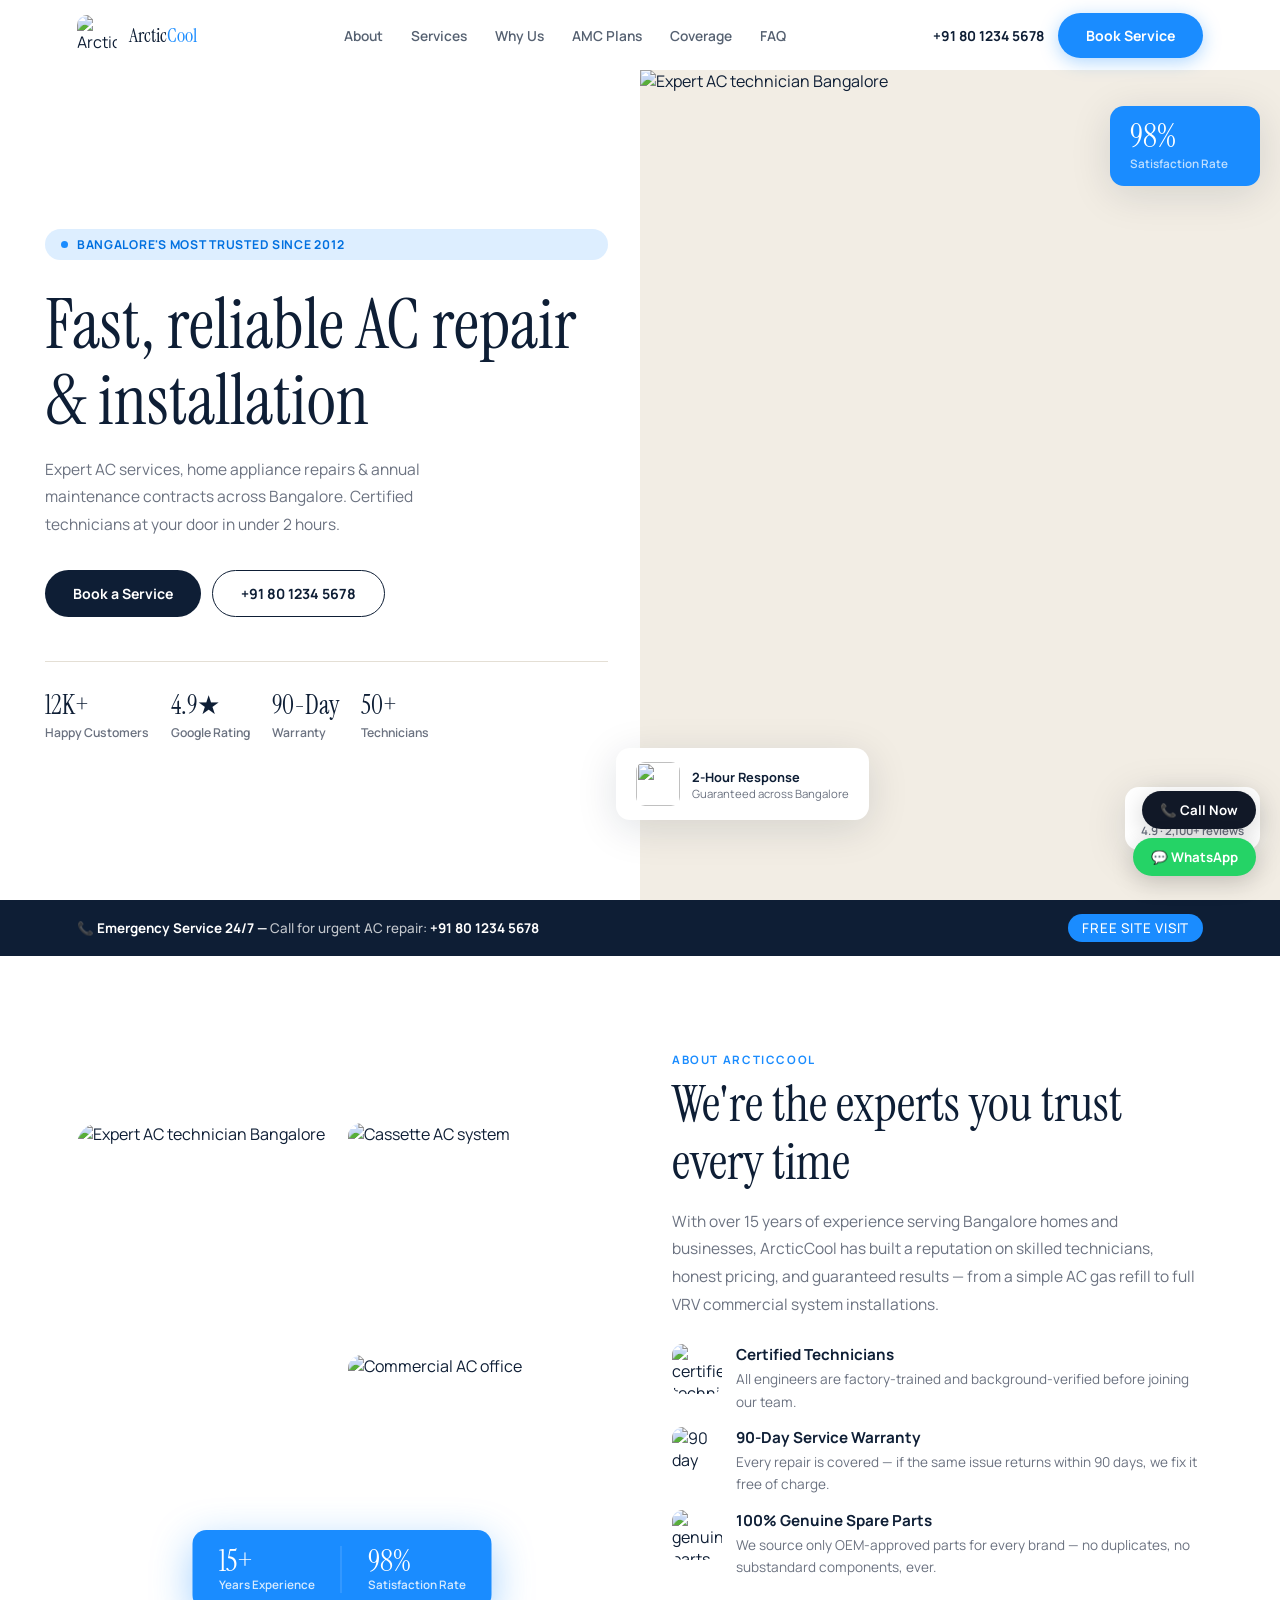
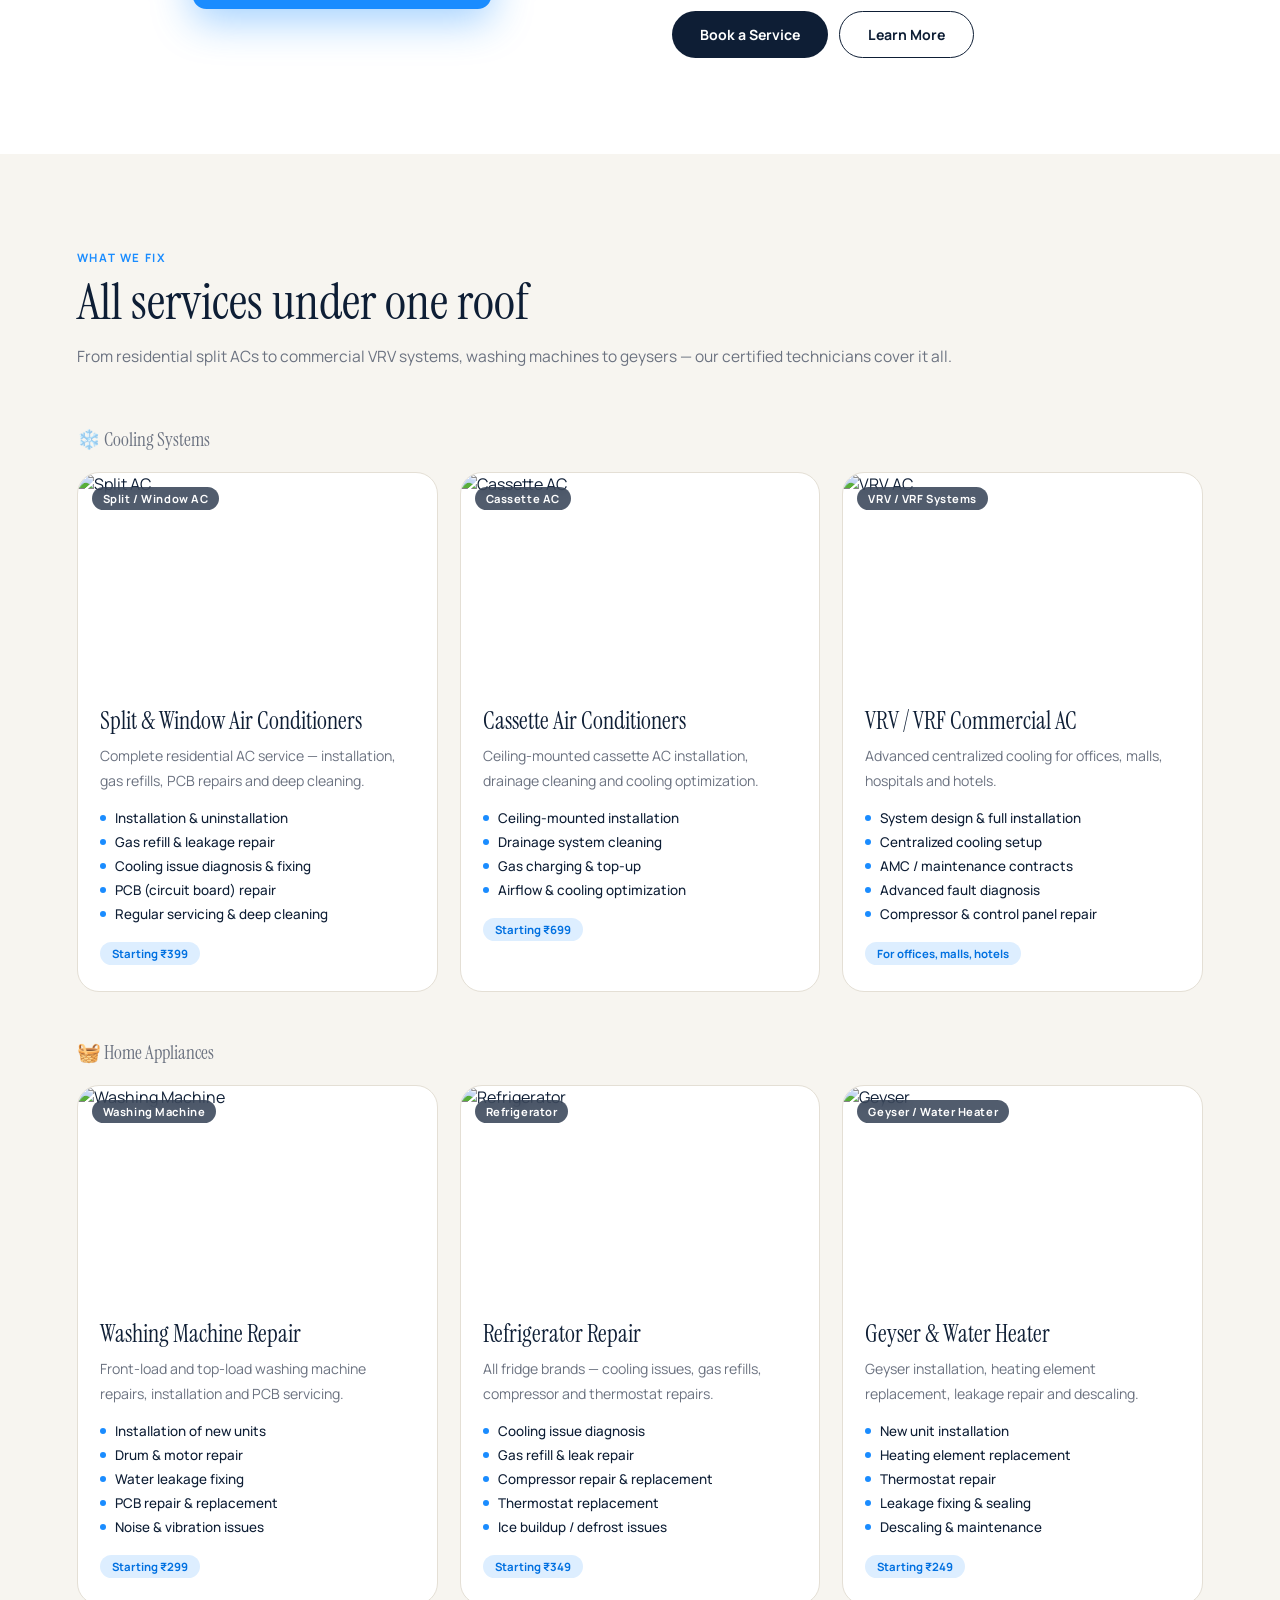
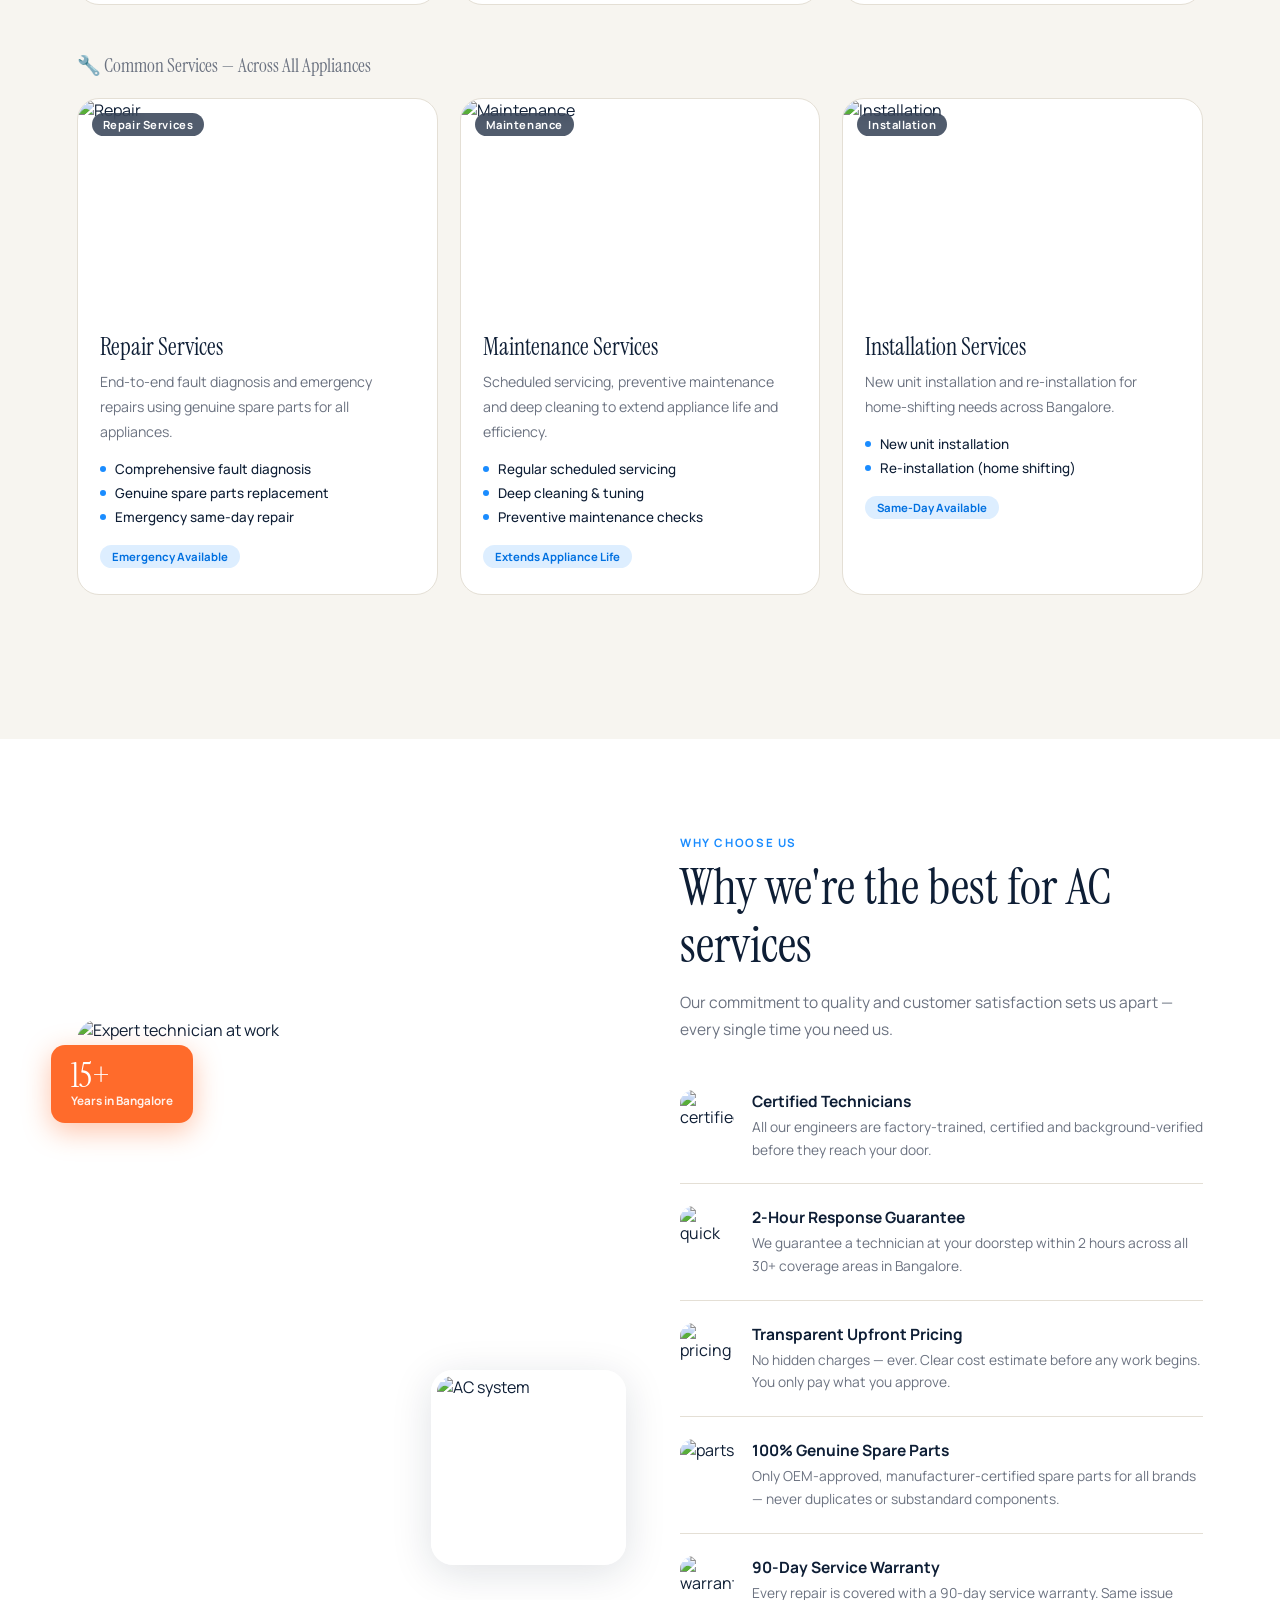
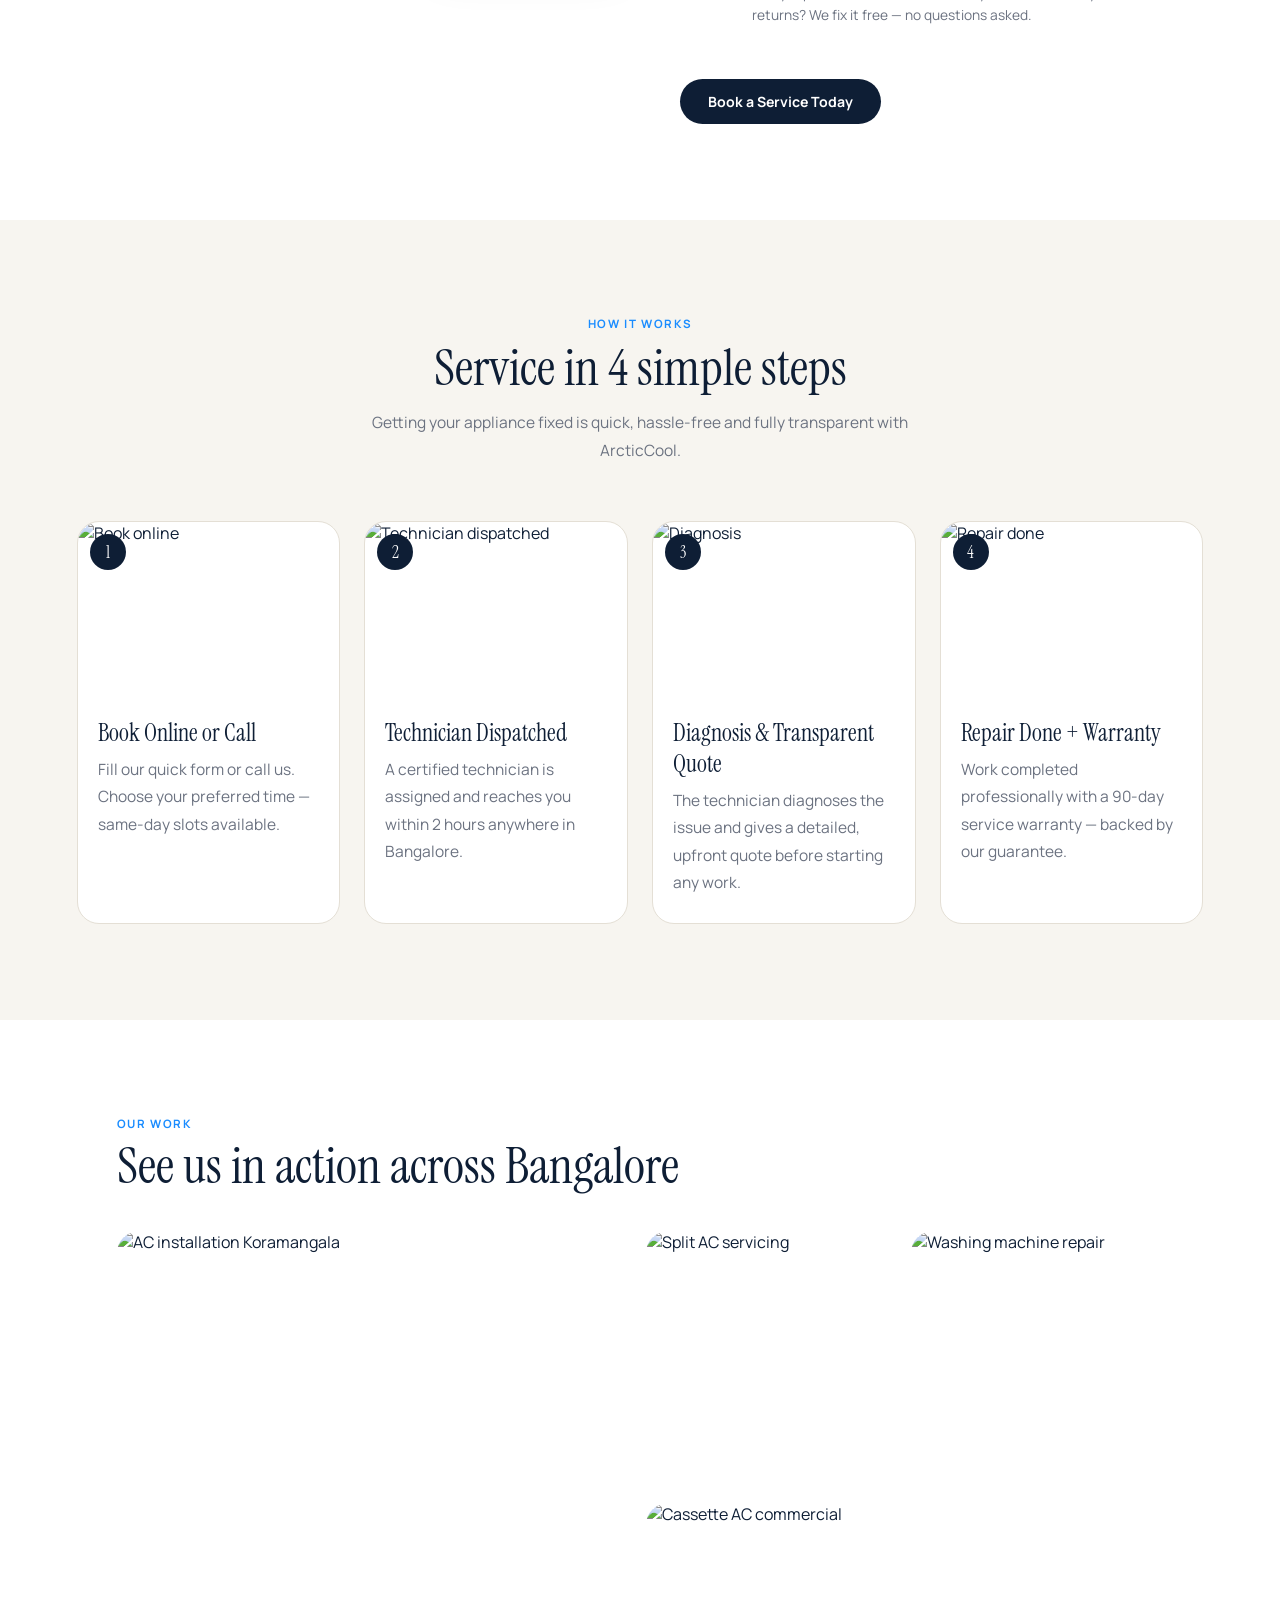
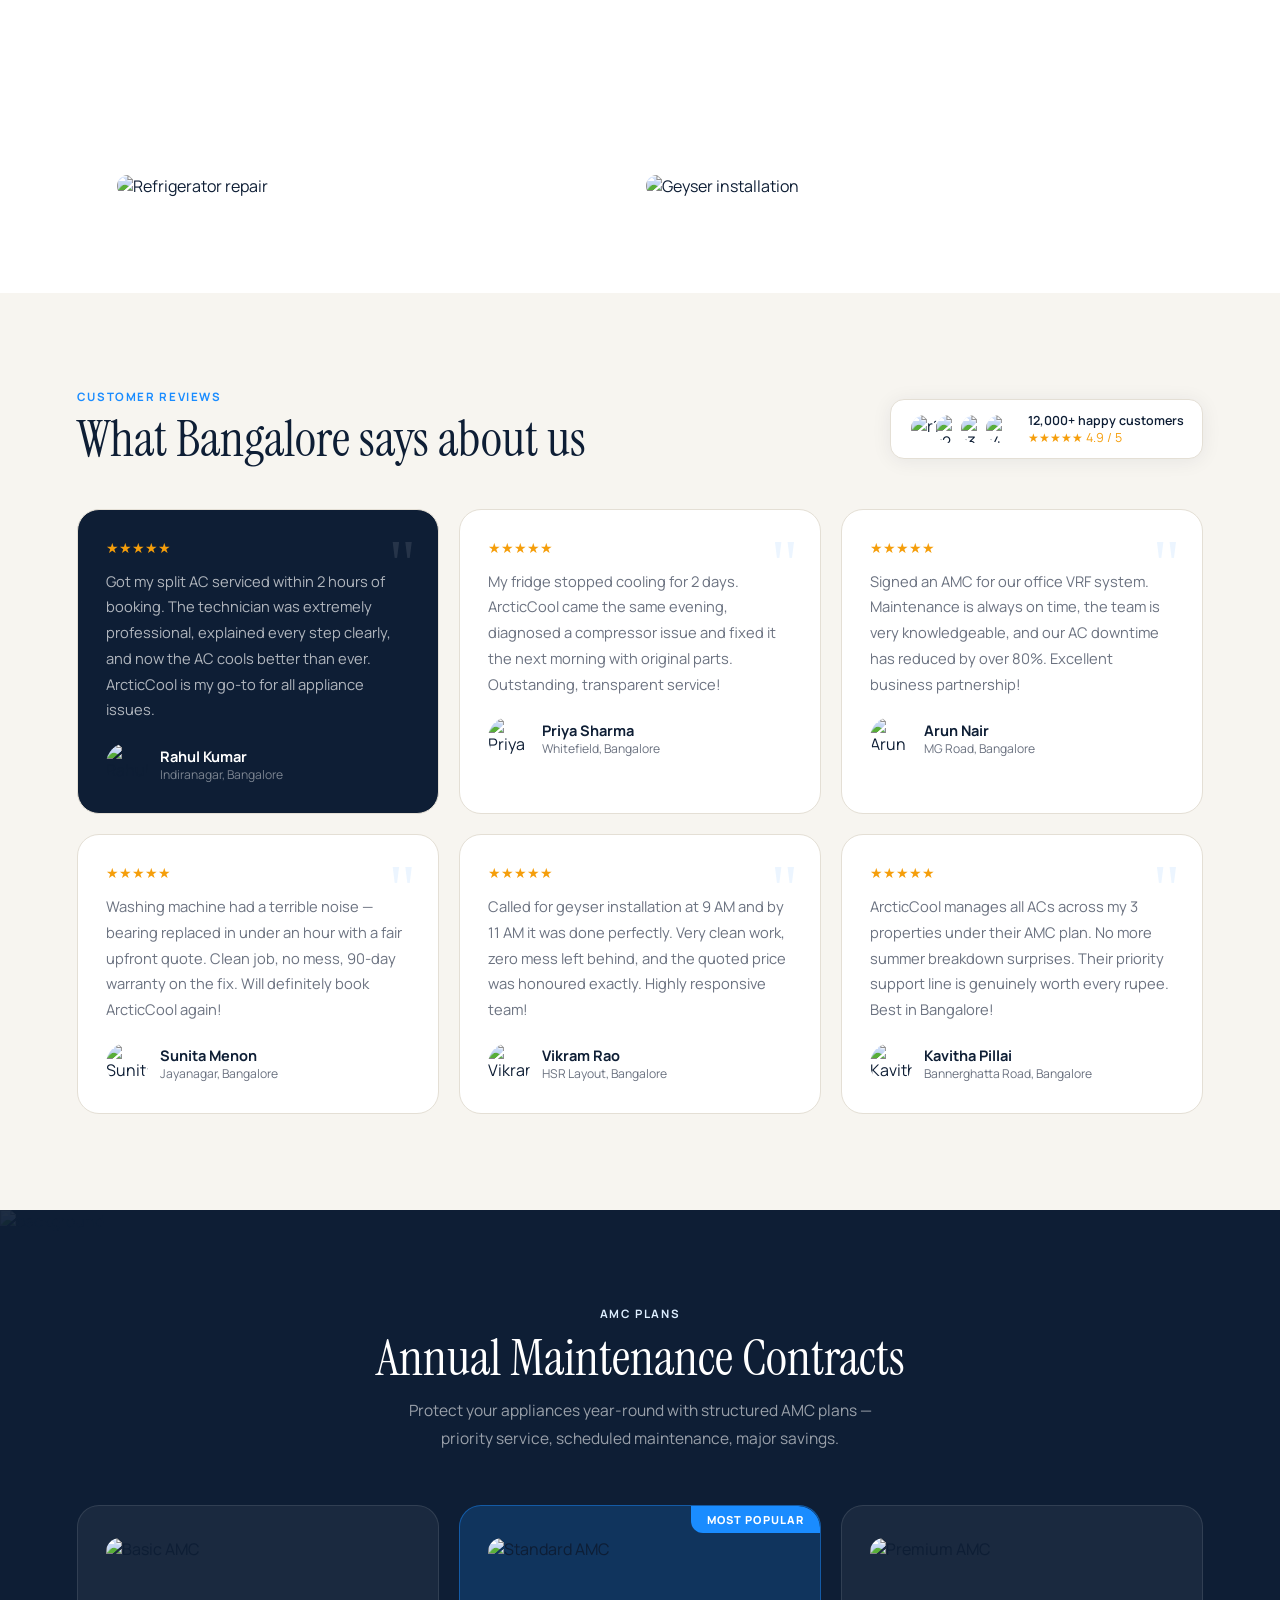
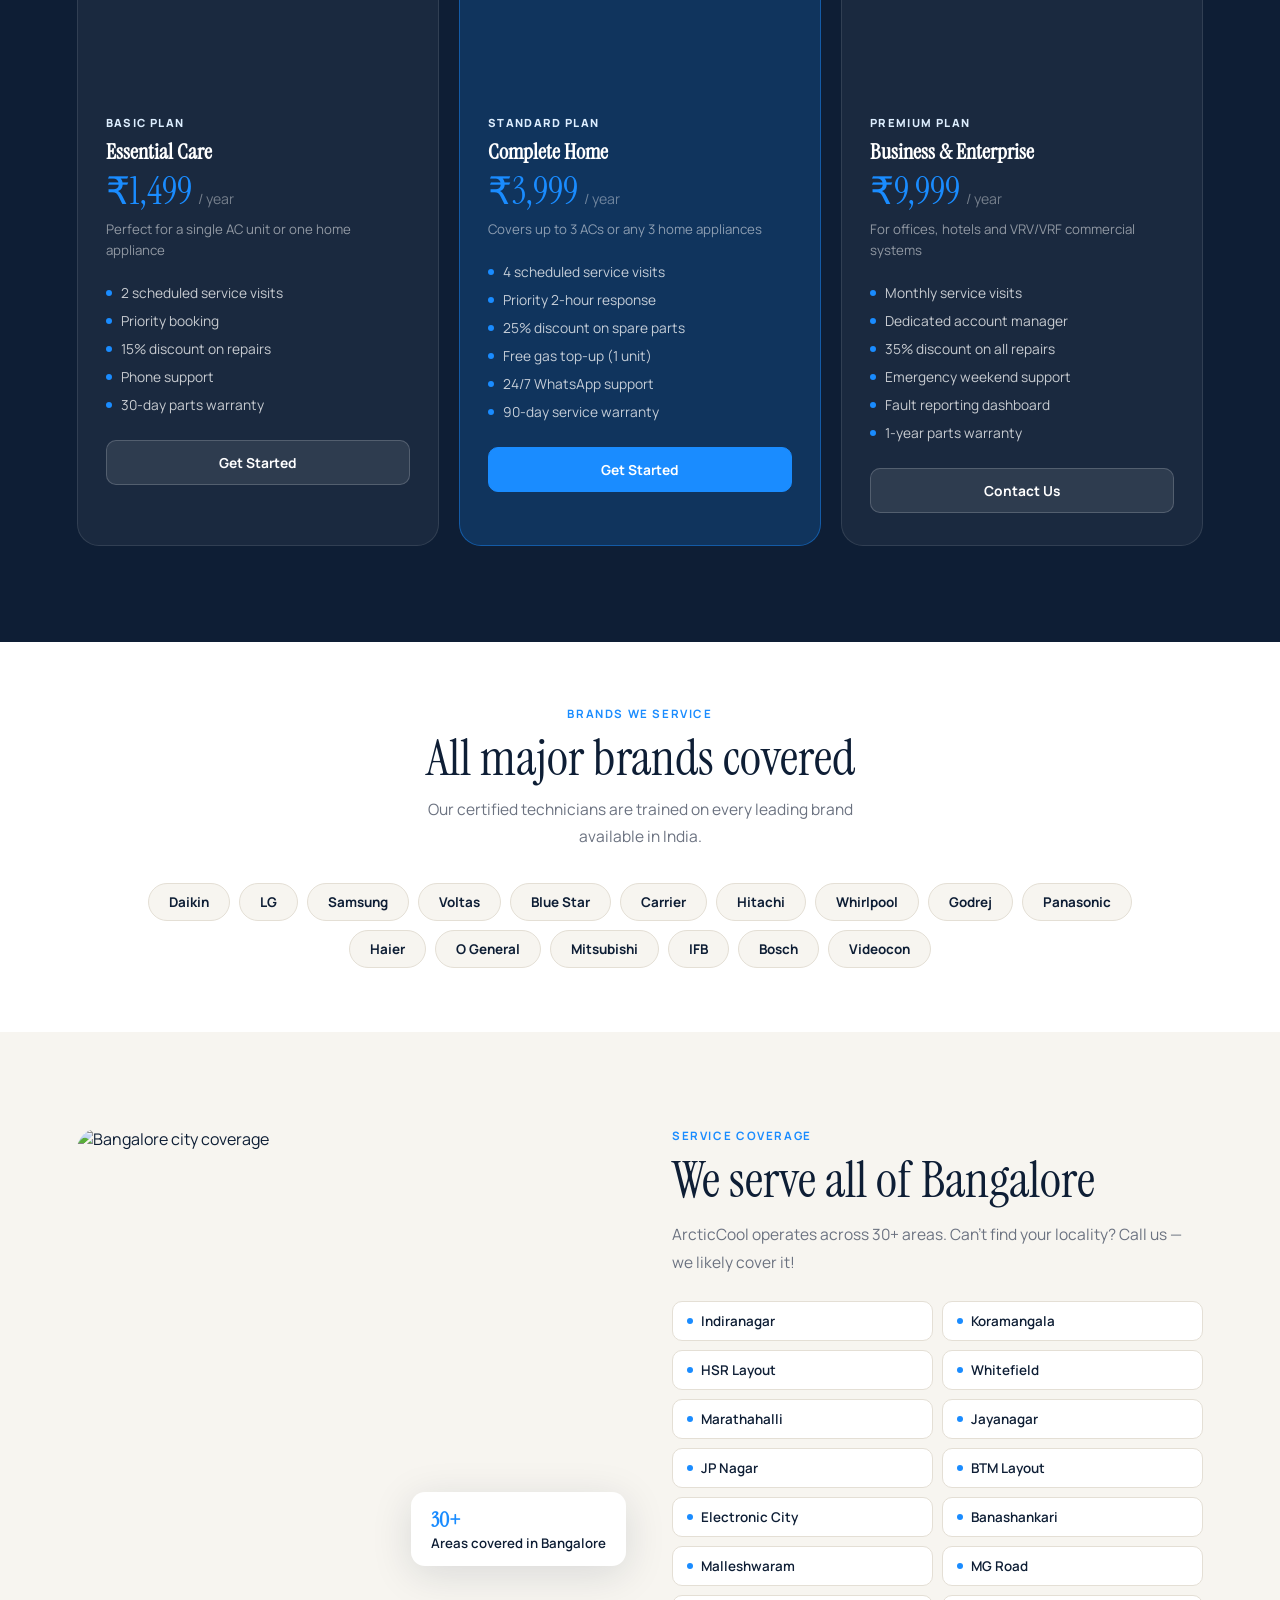
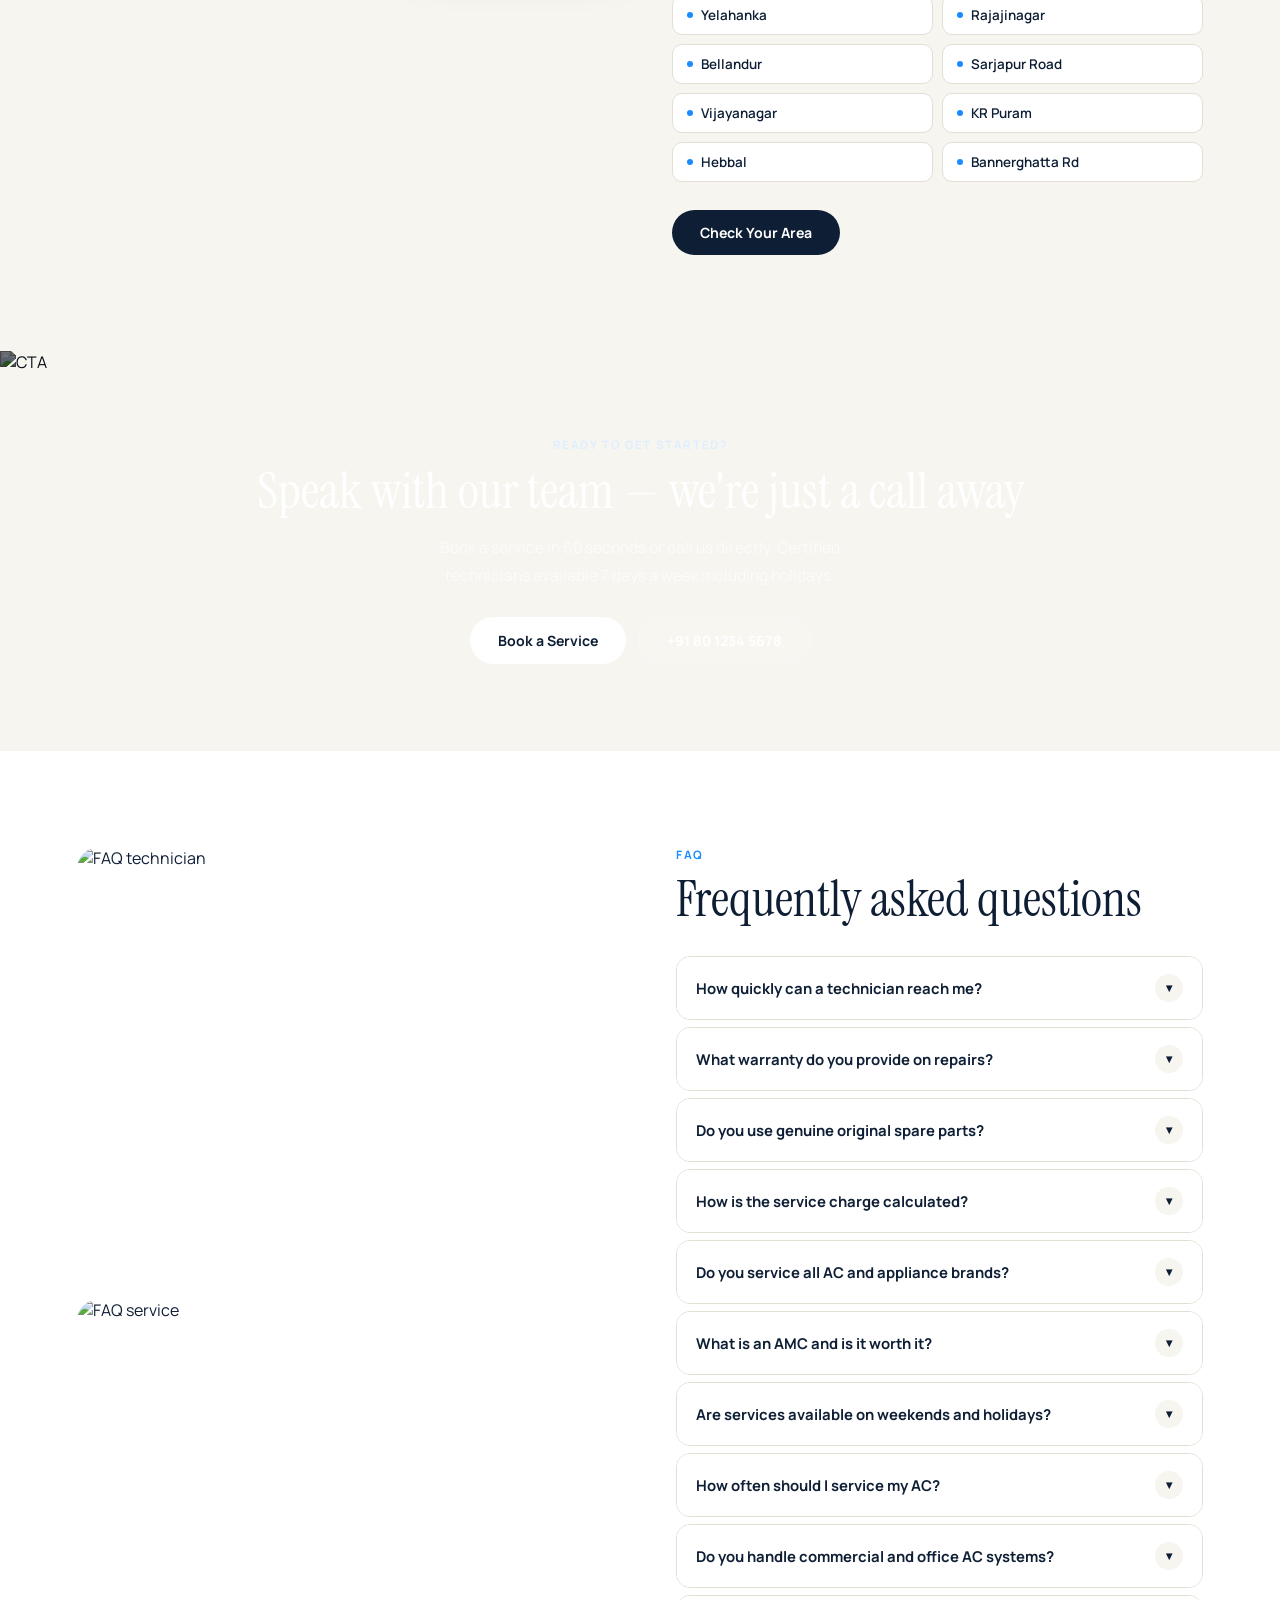
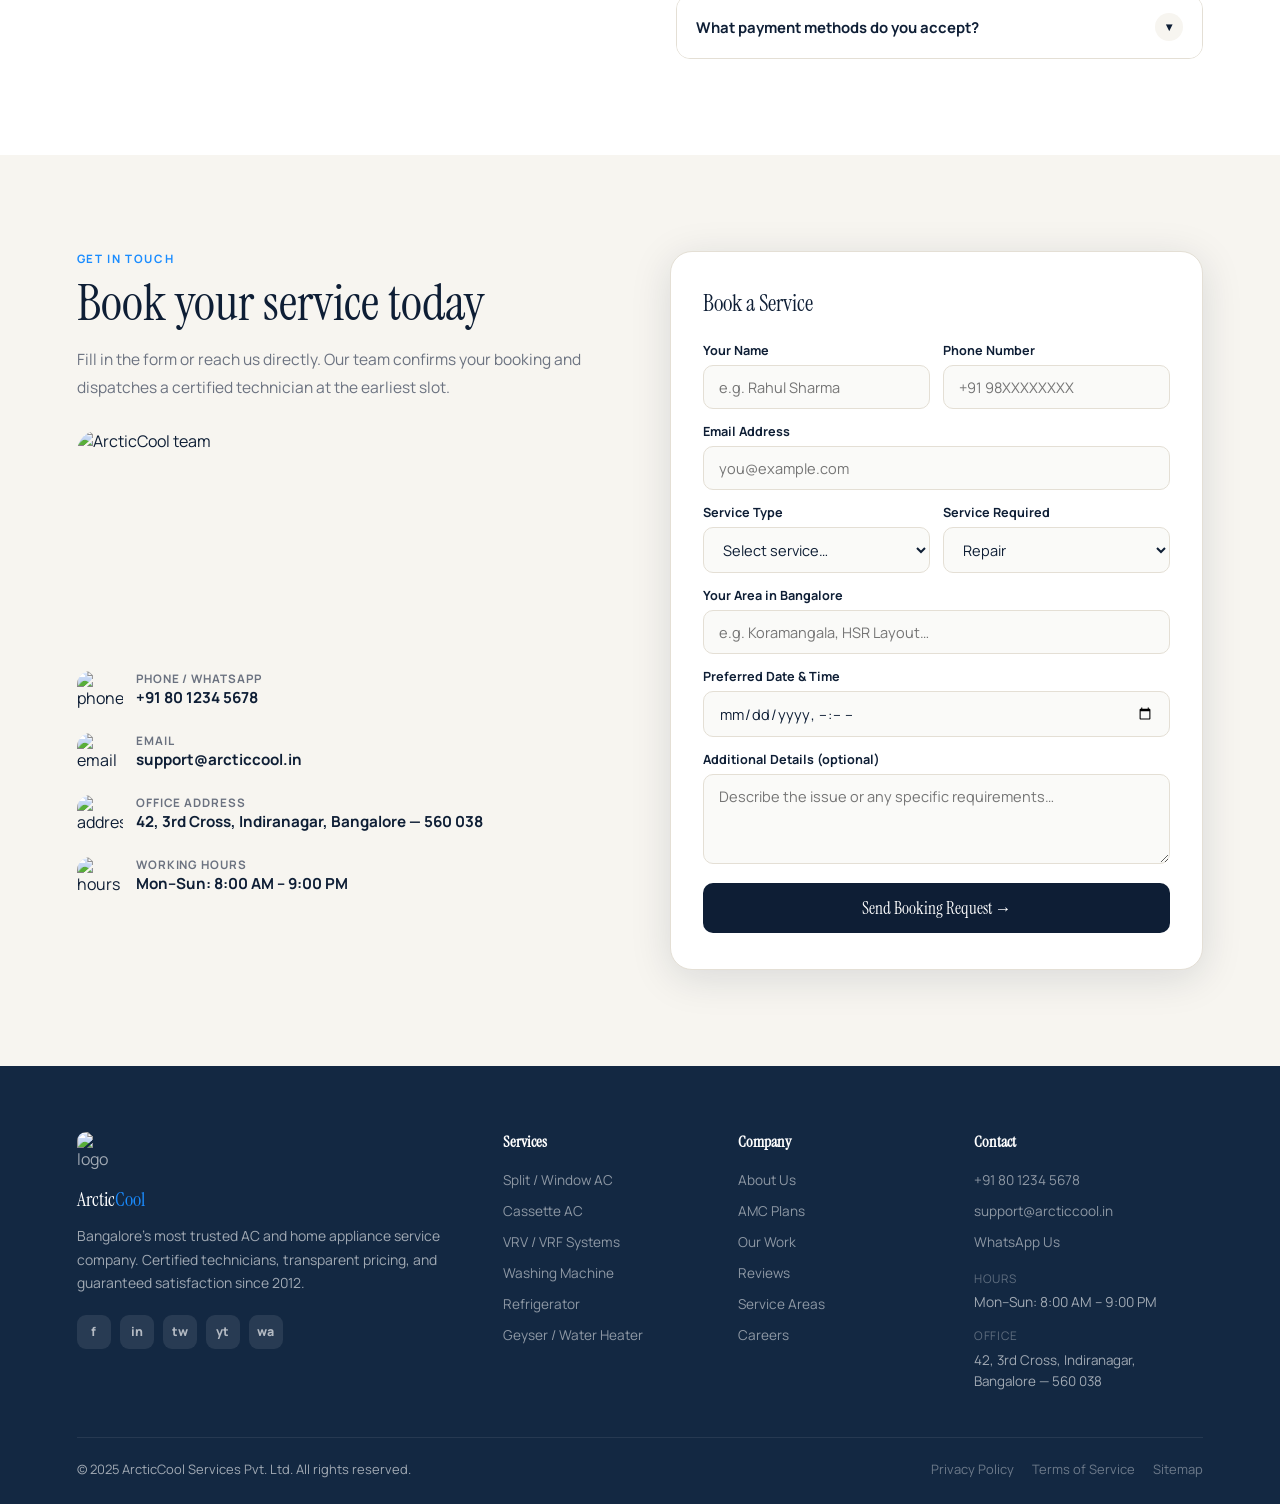
==== test.html @ d21f6bc7 "first commit" ====
<!DOCTYPE html>
<html lang="en">
<head>
<meta charset="UTF-8">
<meta name="viewport" content="width=device-width, initial-scale=1.0">
<title>ArcticCool – AC & Appliance Services Bangalore</title>
<link href="https://fonts.googleapis.com/css2?family=Instrument+Serif:ital@0;1&family=Manrope:wght@300;400;500;600;700;800&display=swap" rel="stylesheet">
<style>
*,*::before,*::after{box-sizing:border-box;margin:0;padding:0}
html{scroll-behavior:smooth}
:root{
  --bg:#f7f5f0;--white:#fff;--navy:#0e1e35;--navy2:#132842;
  --sky:#1a8cff;--sky2:#0070e0;--frost:#ddeeff;--warm:#f2ede4;
  --muted:#6b7280;--border:#e4dfd5;--accent:#ff6b2b;--green:#16a34a;
  --r:14px;--r2:22px;
  --sh:0 2px 20px rgba(14,30,53,.07);
  --sh2:0 8px 40px rgba(14,30,53,.13);
  --sh3:0 20px 64px rgba(14,30,53,.18);
  --fh:'Instrument Serif',Georgia,serif;
  --fb:'Manrope',sans-serif;
}
body{font-family:var(--fb);background:var(--bg);color:var(--navy);overflow-x:hidden}
img{display:block;max-width:100%}
a{text-decoration:none;color:inherit}
button{font-family:var(--fb);cursor:pointer;border:none;background:none}

/* TYPOGRAPHY */
.lbl{font-size:.72rem;font-weight:700;letter-spacing:.14em;text-transform:uppercase;color:var(--sky)}
.h1{font-family:var(--fh);font-size:clamp(2.6rem,5.5vw,4.8rem);line-height:1.08;font-weight:400;color:var(--navy)}
.h2{font-family:var(--fh);font-size:clamp(2rem,4vw,3.2rem);line-height:1.14;font-weight:400;color:var(--navy)}
.h3{font-family:var(--fh);font-size:clamp(1.2rem,2vw,1.5rem);font-weight:400;color:var(--navy)}
.body{font-size:.97rem;line-height:1.78;color:var(--muted)}
.small{font-size:.83rem;color:var(--muted)}

/* BUTTONS */
.btn{display:inline-flex;align-items:center;gap:9px;font-size:.88rem;font-weight:700;border-radius:50px;padding:13px 28px;transition:.22s;cursor:pointer;border:none}
.btn-dark{background:var(--navy);color:#fff}
.btn-dark:hover{background:#1a3055;transform:translateY(-2px);box-shadow:0 8px 28px rgba(14,30,53,.28)}
.btn-sky{background:var(--sky);color:#fff;box-shadow:0 4px 18px rgba(26,140,255,.35)}
.btn-sky:hover{background:var(--sky2);transform:translateY(-2px);box-shadow:0 10px 30px rgba(26,140,255,.45)}
.btn-outline{background:transparent;color:var(--navy);border:1.5px solid var(--navy)}
.btn-outline:hover{background:var(--navy);color:#fff;transform:translateY(-2px)}
.btn-white{background:#fff;color:var(--navy)}
.btn-white:hover{background:#f0f4fa;transform:translateY(-2px)}
.btn-ghost{background:rgba(255,255,255,.12);color:#fff;border:1px solid rgba(255,255,255,.25)}
.btn-ghost:hover{background:rgba(255,255,255,.22)}

/* NAV */
nav{position:fixed;top:0;left:0;right:0;z-index:900;padding:0 6%;height:70px;display:flex;align-items:center;justify-content:space-between;transition:background .3s,box-shadow .3s}
nav.bg{background:rgba(247,245,240,.95);backdrop-filter:blur(16px);box-shadow:0 1px 0 var(--border)}
.nav-logo{display:flex;align-items:center;gap:12px}
.nav-logo img{width:40px;height:40px;border-radius:10px;object-fit:cover}
.nav-wordmark{font-family:var(--fh);font-size:1.25rem;color:var(--navy)}
.nav-wordmark span{color:var(--sky)}
.nav-links{display:flex;align-items:center;gap:28px;list-style:none}
.nav-links a{font-size:.86rem;font-weight:600;color:var(--navy);opacity:.7;transition:.2s}
.nav-links a:hover{opacity:1;color:var(--sky)}
.nav-right{display:flex;align-items:center;gap:14px}
.nav-phone{font-size:.86rem;font-weight:700;color:var(--navy)}
.hamburger{display:none;flex-direction:column;gap:5px;padding:6px;cursor:pointer}
.hamburger span{display:block;width:22px;height:2px;background:var(--navy);border-radius:2px;transition:.3s}
.mob-menu{display:none;position:fixed;top:70px;left:0;right:0;background:#fff;padding:22px 6%;border-bottom:1px solid var(--border);flex-direction:column;gap:14px;z-index:899;box-shadow:var(--sh2)}
.mob-menu.open{display:flex}
.mob-menu a{font-size:.97rem;font-weight:600;color:var(--navy);padding:8px 0;border-bottom:1px solid var(--border)}

/* HERO */
#hero{min-height:100vh;padding-top:70px;display:grid;grid-template-columns:1fr 1fr;background:var(--white);overflow:hidden}
.hero-l{padding:80px 5% 80px 7%;display:flex;flex-direction:column;justify-content:center}
.hero-pill{display:inline-flex;align-items:center;gap:9px;background:var(--frost);border-radius:50px;padding:7px 16px;margin-bottom:26px;font-size:.76rem;font-weight:700;color:var(--sky2);letter-spacing:.06em;text-transform:uppercase}
.hero-dot{width:7px;height:7px;border-radius:50%;background:var(--sky);animation:blink 2s infinite}
@keyframes blink{0%,100%{opacity:1}50%{opacity:.3}}
.hero-l .h1{margin-bottom:18px}
.hero-l .body{max-width:440px;margin-bottom:32px}
.hero-ctas{display:flex;flex-wrap:wrap;gap:11px;margin-bottom:44px}
.hero-strip{display:flex;flex-wrap:wrap;gap:22px;padding-top:26px;border-top:1px solid var(--border)}
.hs-item{display:flex;flex-direction:column;gap:2px}
.hs-num{font-family:var(--fh);font-size:1.65rem;color:var(--navy)}
.hs-lbl{font-size:.76rem;font-weight:600;color:var(--muted)}
.hero-r{height:100%;min-height:600px;position:relative;background:var(--warm)}
.hero-img-main{width:100%;height:100%;object-fit:cover;position:absolute;inset:0}
.hbc{position:absolute;background:#fff;border-radius:var(--r);box-shadow:var(--sh2);display:flex;align-items:center;gap:12px;padding:14px 20px}
.hbc-1{bottom:80px;left:-24px}
.hbc-2{top:36px;right:20px;background:var(--sky);color:#fff;flex-direction:column;align-items:flex-start;gap:4px;min-width:150px}
.hbc-img{width:44px;height:44px;border-radius:9px;object-fit:cover;flex-shrink:0}
.hbc-title{font-size:.8rem;font-weight:700;color:var(--navy)}
.hbc-sub{font-size:.71rem;color:var(--muted)}
.hbc-2 .hbc-num{font-family:var(--fh);font-size:2rem;line-height:1;color:#fff}
.hbc-2 .hbc-lbl{font-size:.73rem;font-weight:600;opacity:.85;color:rgba(255,255,255,.85)}
.hbc-rating{position:absolute;right:20px;bottom:50px;background:#fff;border-radius:var(--r);padding:12px 16px;box-shadow:var(--sh2);text-align:center}
.hbc-stars{color:#f59e0b;font-size:.95rem;letter-spacing:2px}
.hbc-rlbl{font-size:.72rem;font-weight:600;color:var(--muted);margin-top:3px}

/* ANNOUNCE */
.announce{background:var(--navy);color:rgba(255,255,255,.75);padding:14px 6%;display:flex;align-items:center;justify-content:space-between;flex-wrap:wrap;gap:12px}
.announce span{font-size:.84rem;font-weight:500}
.announce strong{color:#fff}
.ann-badge{background:var(--sky);color:#fff;font-size:.73rem;font-weight:700;letter-spacing:.06em;text-transform:uppercase;padding:5px 14px;border-radius:50px}

/* SECTION */
.sec{padding:96px 6%}
.sec-inner{max-width:1200px;margin:0 auto}
.sec-head{margin-bottom:56px}
.sec-head.center{text-align:center}
.sec-head.center .body{max-width:540px;margin:12px auto 0}
.sec-head .body{margin-top:12px}
.sec-head .lbl{margin-bottom:8px}
.sec-head .h2{margin-top:6px}

/* ABOUT */
#about{background:var(--white)}
.about-grid{display:grid;grid-template-columns:1fr 1fr;gap:64px;align-items:center}
.about-imgs{display:grid;grid-template-columns:1fr 1fr;gap:12px;position:relative}
.ab-big{border-radius:var(--r2);object-fit:cover;height:460px;width:100%;grid-row:1/3}
.ab-sm{border-radius:var(--r);object-fit:cover;height:220px;width:100%}
.ab-float{position:absolute;bottom:-22px;left:50%;transform:translateX(-50%);background:var(--sky);color:#fff;border-radius:var(--r);padding:16px 26px;display:flex;gap:26px;box-shadow:0 12px 40px rgba(26,140,255,.4);white-space:nowrap;z-index:2}
.ab-stat .sn{font-family:var(--fh);font-size:1.9rem;line-height:1}
.ab-stat .sl{font-size:.73rem;font-weight:600;opacity:.82}
.about-content .h2{margin:8px 0 16px}
.ab-points{margin-top:26px;display:flex;flex-direction:column;gap:14px}
.ab-pt{display:flex;align-items:flex-start;gap:14px}
.ap-img{width:50px;height:50px;border-radius:11px;object-fit:cover;flex-shrink:0}
.ap-t{font-size:.95rem;font-weight:700;color:var(--navy);margin-bottom:3px}
.ap-d{font-size:.85rem;color:var(--muted);line-height:1.65}
.about-ctas{display:flex;gap:11px;margin-top:32px;flex-wrap:wrap}

/* SERVICES */
#services{background:var(--bg)}
.cat-label{font-family:var(--fh);font-size:1.2rem;color:var(--muted);margin-bottom:20px;font-weight:400;margin-top:0}
.svc-grid{display:grid;grid-template-columns:repeat(auto-fill,minmax(300px,1fr));gap:22px;margin-bottom:48px}
.svc-card{background:#fff;border-radius:var(--r2);overflow:hidden;border:1px solid var(--border);transition:transform .28s,box-shadow .28s}
.svc-card:hover{transform:translateY(-6px);box-shadow:var(--sh3)}
.svc-img-w{position:relative;overflow:hidden;height:210px}
.svc-card-img{width:100%;height:100%;object-fit:cover;transition:transform .5s}
.svc-card:hover .svc-card-img{transform:scale(1.06)}
.svc-badge{position:absolute;top:14px;left:14px;background:rgba(14,30,53,.72);backdrop-filter:blur(6px);color:#fff;font-size:.7rem;font-weight:700;letter-spacing:.05em;padding:4px 11px;border-radius:50px}
.svc-body{padding:22px 22px 26px}
.svc-body .h3{margin-bottom:7px}
.svc-body .body{font-size:.88rem;margin-bottom:16px}
.svc-list{list-style:none;margin-bottom:18px;display:flex;flex-direction:column;gap:6px}
.svc-list li{display:flex;align-items:center;gap:9px;font-size:.84rem;color:var(--navy);font-weight:500}
.svc-list li::before{content:'';width:6px;height:6px;border-radius:50%;background:var(--sky);flex-shrink:0}
.svc-tag{display:inline-block;background:var(--frost);color:var(--sky2);font-size:.71rem;font-weight:700;padding:4px 12px;border-radius:50px}

/* WHY US */
#why{background:var(--white)}
.why-grid{display:grid;grid-template-columns:1fr 1fr;gap:80px;align-items:center}
.why-imgs{position:relative}
.why-main{width:100%;height:520px;object-fit:cover;border-radius:var(--r2)}
.why-accent{position:absolute;bottom:-26px;right:-26px;width:195px;height:195px;border-radius:var(--r2);object-fit:cover;border:6px solid #fff;box-shadow:var(--sh2)}
.why-exp{position:absolute;top:26px;left:-26px;background:var(--accent);color:#fff;border-radius:var(--r);padding:14px 20px;box-shadow:0 8px 28px rgba(255,107,43,.4)}
.why-exp .we-n{font-family:var(--fh);font-size:2.1rem;line-height:1}
.why-exp .we-l{font-size:.73rem;font-weight:700;opacity:.9}
.why-pts{display:flex;flex-direction:column}
.why-pt{display:flex;align-items:flex-start;gap:18px;padding:22px 0;border-bottom:1px solid var(--border)}
.why-pt:last-child{border-bottom:none}
.wp-img{width:54px;height:54px;border-radius:var(--r);object-fit:cover;flex-shrink:0}
.wp-t{font-size:.97rem;font-weight:700;color:var(--navy);margin-bottom:4px}
.wp-d{font-size:.86rem;color:var(--muted);line-height:1.65}

/* PROCESS */
#process{background:var(--bg)}
.proc-grid{display:grid;grid-template-columns:repeat(auto-fit,minmax(240px,1fr));gap:24px}
.proc-card{background:#fff;border-radius:var(--r2);overflow:hidden;border:1px solid var(--border);position:relative;transition:transform .28s,box-shadow .28s}
.proc-card:hover{transform:translateY(-5px);box-shadow:var(--sh2)}
.proc-img{width:100%;height:175px;object-fit:cover}
.proc-num{position:absolute;top:12px;left:12px;width:36px;height:36px;border-radius:50%;background:var(--navy);color:#fff;font-family:var(--fh);font-size:1.05rem;display:grid;place-items:center}
.proc-body{padding:20px 20px 26px}
.proc-body .h3{margin-bottom:8px}

/* GALLERY */
#gallery{background:var(--white);overflow:hidden;padding:96px 0}
.gallery-head{padding:0 6%;max-width:1200px;margin:0 auto 36px}
.gal-bento{display:grid;grid-template-columns:repeat(4,1fr);grid-template-rows:260px 260px;gap:12px;padding:0 6%;max-width:1200px;margin:0 auto}
.gi{border-radius:var(--r2);overflow:hidden;position:relative;cursor:pointer}
.gi:nth-child(1){grid-column:1/3;grid-row:1/3}
.gi:nth-child(4){grid-column:3/5}
.gi:nth-child(6){grid-column:3/5}
.gi-img{width:100%;height:100%;object-fit:cover;transition:transform .5s}
.gi:hover .gi-img{transform:scale(1.07)}
.gi-ov{position:absolute;inset:0;background:linear-gradient(to top,rgba(14,30,53,.72) 0%,transparent 55%);opacity:0;transition:.3s;display:flex;align-items:flex-end;padding:18px;color:#fff;font-size:.88rem;font-weight:700}
.gi:hover .gi-ov{opacity:1}

/* TESTIMONIALS */
#testimonials{background:var(--bg)}
.testi-top{display:flex;align-items:center;justify-content:space-between;flex-wrap:wrap;gap:18px;margin-bottom:40px}
.testi-pill{display:flex;align-items:center;gap:12px;background:#fff;border:1px solid var(--border);border-radius:var(--r);padding:12px 18px;box-shadow:var(--sh)}
.tp-avs{display:flex}
.tp-avs img{width:32px;height:32px;border-radius:50%;border:2px solid #fff;margin-left:-7px;object-fit:cover}
.tp-avs img:first-child{margin-left:0}
.tp-t{font-size:.78rem;font-weight:600;color:var(--navy)}
.tp-s{color:#f59e0b;font-size:.78rem}
.testi-grid{display:grid;grid-template-columns:repeat(auto-fill,minmax(300px,1fr));gap:20px}
.tc{background:#fff;border-radius:var(--r2);padding:28px;border:1px solid var(--border);transition:transform .28s,box-shadow .28s;position:relative}
.tc:hover{transform:translateY(-4px);box-shadow:var(--sh2)}
.tc-feat{background:var(--navy)}
.tc-qt{position:absolute;top:20px;right:22px;font-family:Georgia,serif;font-size:4.2rem;line-height:1;color:var(--frost);opacity:.55}
.tc-feat .tc-qt{color:rgba(255,255,255,.1);opacity:1}
.tc-stars{color:#f59e0b;font-size:.86rem;margin-bottom:12px}
.tc-txt{font-size:.92rem;line-height:1.75;color:var(--muted);margin-bottom:20px}
.tc-feat .tc-txt{color:rgba(255,255,255,.68)}
.tc-auth{display:flex;align-items:center;gap:12px}
.tc-av{width:42px;height:42px;border-radius:50%;object-fit:cover;flex-shrink:0}
.tc-n{font-size:.91rem;font-weight:700;color:var(--navy)}
.tc-feat .tc-n{color:#fff}
.tc-l{font-size:.76rem;color:var(--muted)}
.tc-feat .tc-l{color:rgba(255,255,255,.45)}

/* AMC */
#amc{background:var(--navy);position:relative;overflow:hidden}
.amc-bg{position:absolute;inset:0;width:100%;height:100%;object-fit:cover;opacity:.07}
.amc-in{position:relative;z-index:1;max-width:1200px;margin:0 auto}
.amc-hd{text-align:center;margin-bottom:52px}
.amc-hd .lbl{color:var(--frost)}
.amc-hd .h2{color:#fff;margin-top:8px}
.amc-hd .body{color:rgba(255,255,255,.58);max-width:500px;margin:10px auto 0}
.amc-grid{display:grid;grid-template-columns:repeat(3,1fr);gap:20px}
.amc-card{border-radius:var(--r2);border:1px solid rgba(255,255,255,.1);background:rgba(255,255,255,.05);padding:32px 28px;position:relative;transition:transform .28s,background .28s;overflow:hidden}
.amc-card:hover{transform:translateY(-5px);background:rgba(255,255,255,.09)}
.amc-card.pop{background:rgba(26,140,255,.2);border-color:rgba(26,140,255,.45)}
.amc-pop-tag{position:absolute;top:0;right:0;background:var(--sky);color:#fff;font-size:.69rem;font-weight:800;letter-spacing:.1em;padding:6px 16px;border-radius:0 var(--r2) 0 12px}
.amc-card-img{width:100%;height:155px;object-fit:cover;border-radius:var(--r);margin-bottom:22px}
.amc-plan-lbl{font-size:.7rem;font-weight:800;letter-spacing:.12em;text-transform:uppercase;color:var(--frost);margin-bottom:7px}
.amc-card h3{font-family:var(--fh);font-size:1.4rem;color:#fff;margin-bottom:6px}
.amc-price{font-family:var(--fh);font-size:2.4rem;color:var(--sky);line-height:1}
.amc-price span{font-family:var(--fb);font-size:.88rem;color:rgba(255,255,255,.4)}
.amc-desc{font-size:.83rem;color:rgba(255,255,255,.52);margin:9px 0 22px;line-height:1.6}
.amc-feats{list-style:none;margin-bottom:26px;display:flex;flex-direction:column;gap:9px}
.amc-feats li{display:flex;align-items:center;gap:9px;font-size:.86rem;color:rgba(255,255,255,.76)}
.amc-feats li::before{content:'';width:6px;height:6px;border-radius:50%;background:var(--sky);flex-shrink:0}
.amc-cta{display:block;text-align:center;padding:12px;border-radius:10px;font-weight:700;font-size:.86rem;background:rgba(255,255,255,.09);color:#fff;border:1px solid rgba(255,255,255,.18);transition:.2s}
.amc-cta:hover{background:var(--sky);border-color:var(--sky)}
.amc-card.pop .amc-cta{background:var(--sky);border-color:var(--sky)}

/* BRANDS */
#brands{background:var(--white);padding:64px 6%}
.brands-in{max-width:1050px;margin:0 auto;text-align:center}
.brands-in .body{margin:8px auto 32px;max-width:460px}
.brands-row{display:flex;flex-wrap:wrap;justify-content:center;gap:9px}
.brand-p{padding:9px 20px;border-radius:50px;font-size:.84rem;font-weight:700;border:1.5px solid var(--border);background:var(--bg);color:var(--navy);transition:.2s}
.brand-p:hover{border-color:var(--sky);color:var(--sky);background:#f0f7ff;transform:translateY(-2px)}

/* COVERAGE */
#coverage{background:var(--bg)}
.cov-grid{display:grid;grid-template-columns:1fr 1fr;gap:64px;align-items:start}
.cov-img-w{position:relative}
.cov-img{width:100%;border-radius:var(--r2);height:420px;object-fit:cover}
.cov-cap{position:absolute;bottom:-18px;right:-18px;background:#fff;border-radius:var(--r);padding:14px 20px;box-shadow:var(--sh2);font-size:.83rem;font-weight:600;color:var(--navy)}
.cov-cap strong{font-size:1.35rem;display:block;font-family:var(--fh);color:var(--sky)}
.areas-grid{display:grid;grid-template-columns:1fr 1fr;gap:9px;margin-top:24px}
.area-chip{background:#fff;border:1.5px solid var(--border);border-radius:10px;padding:10px 14px;font-size:.84rem;font-weight:600;color:var(--navy);transition:.2s;display:flex;align-items:center;gap:8px}
.area-dot{width:6px;height:6px;border-radius:50%;background:var(--sky);flex-shrink:0}
.area-chip:hover{border-color:var(--sky);color:var(--sky);transform:translateX(3px)}

/* CTA BANNER */
#ctabanner{position:relative;overflow:hidden}
.cta-img{width:100%;height:400px;object-fit:cover;display:block;filter:brightness(.45)}
.cta-ov{position:absolute;inset:0;display:flex;flex-direction:column;align-items:center;justify-content:center;text-align:center;padding:40px 6%}
.cta-ov .h2{color:#fff;margin:10px 0 14px}
.cta-ov .body{color:rgba(255,255,255,.68);max-width:460px;margin-bottom:28px}
.cta-ov .lbl{color:var(--frost)}
.cta-btns{display:flex;flex-wrap:wrap;gap:12px;justify-content:center}

/* FAQ */
#faq{background:var(--white)}
.faq-layout{display:grid;grid-template-columns:1fr 1fr;gap:72px;align-items:start}
.faq-img-col{position:sticky;top:96px}
.faq-img1{width:100%;border-radius:var(--r2);height:440px;object-fit:cover}
.faq-img2{margin-top:12px;width:100%;border-radius:var(--r2);height:175px;object-fit:cover}
.faq-list{display:flex;flex-direction:column;gap:7px}
.faq-item{border:1.5px solid var(--border);border-radius:var(--r);overflow:hidden;transition:border-color .2s,box-shadow .2s}
.faq-item:hover,.faq-item.open{border-color:#b5d4f5;box-shadow:0 2px 16px rgba(26,140,255,.1)}
.faq-q{width:100%;text-align:left;background:#fff;border:none;padding:17px 19px;display:flex;align-items:center;justify-content:space-between;gap:12px;font-family:var(--fb);font-size:.93rem;font-weight:700;color:var(--navy);cursor:pointer;transition:background .2s}
.faq-item.open .faq-q{background:var(--frost)}
.faq-arr{width:28px;height:28px;border-radius:50%;background:var(--bg);flex-shrink:0;display:grid;place-items:center;font-size:.72rem;transition:transform .3s,background .2s}
.faq-item.open .faq-arr{transform:rotate(180deg);background:var(--sky);color:#fff}
.faq-a{max-height:0;overflow:hidden;transition:max-height .38s cubic-bezier(.25,.8,.25,1),padding .28s;font-size:.89rem;color:var(--muted);line-height:1.75;padding:0 19px}
.faq-item.open .faq-a{max-height:220px;padding:0 19px 17px}

/* CONTACT */
#contact{background:var(--bg)}
.contact-grid{display:grid;grid-template-columns:1fr 1fr;gap:60px;align-items:start}
.contact-left .h2{margin:8px 0 14px}
.contact-left .body{margin-bottom:28px}
.c-img{width:100%;border-radius:var(--r2);height:215px;object-fit:cover;margin-bottom:26px}
.c-details{display:flex;flex-direction:column;gap:16px}
.cd{display:flex;align-items:flex-start;gap:13px}
.cd-thumb{width:46px;height:46px;border-radius:var(--r);object-fit:cover;flex-shrink:0}
.cd-lbl{font-size:.73rem;font-weight:700;text-transform:uppercase;letter-spacing:.08em;color:var(--muted)}
.cd-val{font-size:.95rem;font-weight:700;color:var(--navy)}
.cf-box{background:#fff;border-radius:var(--r2);padding:36px 32px;border:1px solid var(--border);box-shadow:var(--sh2)}
.cf-title{font-family:var(--fh);font-size:1.45rem;color:var(--navy);margin-bottom:24px}
.form-row{display:grid;grid-template-columns:1fr 1fr;gap:13px}
.fg{margin-bottom:14px}
.fg label{display:block;font-size:.79rem;font-weight:700;color:var(--navy);margin-bottom:6px}
.fg input,.fg select,.fg textarea{width:100%;padding:11px 15px;border:1.5px solid var(--border);border-radius:10px;font-family:var(--fb);font-size:.91rem;color:var(--navy);background:#fafaf8;outline:none;transition:.2s}
.fg input:focus,.fg select:focus,.fg textarea:focus{border-color:var(--sky);box-shadow:0 0 0 3px rgba(26,140,255,.1);background:#fff}
.fg textarea{resize:vertical;min-height:90px}
.btn-form{width:100%;padding:14px;border-radius:10px;background:var(--navy);color:#fff;font-family:var(--fh);font-size:1.05rem;cursor:pointer;border:none;transition:.22s}
.btn-form:hover{background:var(--sky);transform:translateY(-2px);box-shadow:0 8px 28px rgba(26,140,255,.35)}

/* FOOTER */
footer{background:var(--navy2);color:rgba(255,255,255,.6);padding:66px 6% 26px}
.footer-grid{max-width:1200px;margin:0 auto;display:grid;grid-template-columns:2fr 1fr 1fr 1.2fr;gap:44px;padding-bottom:44px;border-bottom:1px solid rgba(255,255,255,.08)}
.fb-img{width:42px;height:42px;border-radius:9px;object-fit:cover;margin-bottom:12px}
.fb-name{font-family:var(--fh);font-size:1.25rem;color:#fff;margin-bottom:12px}
.fb-name span{color:var(--sky)}
.fb-desc{font-size:.87rem;line-height:1.7;margin-bottom:20px}
.soc-row{display:flex;gap:9px}
.soc-b{width:34px;height:34px;border-radius:9px;background:rgba(255,255,255,.09);display:grid;place-items:center;color:rgba(255,255,255,.65);font-size:.78rem;font-weight:800;transition:.2s}
.soc-b:hover{background:var(--sky);color:#fff;transform:translateY(-2px)}
.fc h4{font-family:var(--fh);font-size:.97rem;color:#fff;margin-bottom:16px}
.fl{list-style:none;display:flex;flex-direction:column;gap:9px}
.fl a{font-size:.85rem;color:rgba(255,255,255,.52);transition:.18s}
.fl a:hover{color:var(--sky)}
.footer-bot{max-width:1200px;margin:22px auto 0;display:flex;flex-wrap:wrap;justify-content:space-between;align-items:center;gap:12px;font-size:.81rem}
.fbl{display:flex;gap:18px}
.fbl a{color:rgba(255,255,255,.38);transition:.18s}
.fbl a:hover{color:#fff}

/* FLOATING */
.float-w{position:fixed;bottom:24px;right:24px;z-index:800;display:flex;flex-direction:column;gap:9px;align-items:flex-end}
.fl-btn{display:flex;align-items:center;gap:8px;padding:10px 18px;border-radius:50px;font-size:.83rem;font-weight:700;cursor:pointer;box-shadow:0 6px 24px rgba(0,0,0,.18);transition:.22s}
.fl-btn:hover{transform:translateY(-3px)}
.fl-call{background:#111827;color:#fff}
.fl-wa{background:#25d366;color:#fff}

/* REVEAL */
.rv{opacity:0;transform:translateY(26px);transition:opacity .65s,transform .65s}
.rv.in{opacity:1;transform:none}
.rv-l{opacity:0;transform:translateX(-26px);transition:opacity .65s,transform .65s}
.rv-l.in{opacity:1;transform:none}
.rv-r{opacity:0;transform:translateX(26px);transition:opacity .65s,transform .65s}
.rv-r.in{opacity:1;transform:none}

/* RESPONSIVE */
@media(max-width:1024px){
  #hero{grid-template-columns:1fr}
  .hero-r{display:none}
  .hero-l{padding:80px 6% 70px}
  .about-grid,.why-grid,.cov-grid,.faq-layout,.contact-grid{grid-template-columns:1fr;gap:38px}
  .about-imgs{max-width:540px}
  .why-accent{right:6px;bottom:6px}
  .faq-img-col{position:static}
  .amc-grid{grid-template-columns:1fr 1fr}
  footer .footer-grid{grid-template-columns:1fr 1fr}
  .gal-bento{grid-template-columns:repeat(2,1fr);grid-template-rows:auto}
  .gi:nth-child(1){grid-column:1/3;grid-row:auto}
  .gi:nth-child(4),.gi:nth-child(6){grid-column:auto}
}
@media(max-width:768px){
  .nav-links,.nav-right .btn{display:none}
  .hamburger{display:flex}
  .sec{padding:66px 5%}
  .amc-grid,.svc-grid,.testi-grid{grid-template-columns:1fr}
  footer .footer-grid{grid-template-columns:1fr}
  .proc-grid{grid-template-columns:1fr 1fr}
  .areas-grid{grid-template-columns:1fr 1fr}
  .ab-float{flex-direction:column;gap:10px;left:50%;transform:translateX(-50%);bottom:-56px}
  .about-imgs{padding-bottom:66px}
  .form-row{grid-template-columns:1fr}
  .why-exp{left:8px;top:8px}
  .why-accent{width:125px;height:125px}
  .gal-bento{grid-template-columns:1fr 1fr}
}
@media(max-width:480px){
  .gal-bento{grid-template-columns:1fr}
  .gi:nth-child(1){grid-column:1}
  .proc-grid{grid-template-columns:1fr}
  .areas-grid{grid-template-columns:1fr}
}
</style>
</head>
<body>

<!-- NAV -->
<nav id="nb">
  <div class="nav-logo">
    <img src="https://images.unsplash.com/photo-1621905251189-08b45d6a269e?w=80&h=80&q=80&fit=crop" alt="ArcticCool">
    <span class="nav-wordmark">Arctic<span>Cool</span></span>
  </div>
  <ul class="nav-links">
    <li><a href="#about">About</a></li>
    <li><a href="#services">Services</a></li>
    <li><a href="#why">Why Us</a></li>
    <li><a href="#amc">AMC Plans</a></li>
    <li><a href="#coverage">Coverage</a></li>
    <li><a href="#faq">FAQ</a></li>
  </ul>
  <div class="nav-right">
    <span class="nav-phone">+91 80 1234 5678</span>
    <a href="#contact" class="btn btn-sky">Book Service</a>
  </div>
  <div class="hamburger" onclick="toggleMenu()"><span></span><span></span><span></span></div>
</nav>
<div class="mob-menu" id="mm">
  <a href="#about" onclick="closeMM()">About</a>
  <a href="#services" onclick="closeMM()">Services</a>
  <a href="#why" onclick="closeMM()">Why Us</a>
  <a href="#amc" onclick="closeMM()">AMC Plans</a>
  <a href="#faq" onclick="closeMM()">FAQ</a>
  <a href="#contact" onclick="closeMM()">Book Service</a>
</div>

<!-- HERO -->
<section id="hero">
  <div class="hero-l">
    <div class="hero-pill"><span class="hero-dot"></span>Bangalore's Most Trusted Since 2012</div>
    <h1 class="h1">Fast, reliable AC repair &amp; installation</h1>
    <p class="body">Expert AC services, home appliance repairs &amp; annual maintenance contracts across Bangalore. Certified technicians at your door in under 2 hours.</p>
    <div class="hero-ctas">
      <a href="#contact" class="btn btn-dark">Book a Service</a>
      <a href="tel:+918012345678" class="btn btn-outline">+91 80 1234 5678</a>
    </div>
    <div class="hero-strip">
      <div class="hs-item"><span class="hs-num">12K+</span><span class="hs-lbl">Happy Customers</span></div>
      <div class="hs-item"><span class="hs-num">4.9★</span><span class="hs-lbl">Google Rating</span></div>
      <div class="hs-item"><span class="hs-num">90-Day</span><span class="hs-lbl">Warranty</span></div>
      <div class="hs-item"><span class="hs-num">50+</span><span class="hs-lbl">Technicians</span></div>
    </div>
  </div>
  <div class="hero-r">
    <img src="https://images.unsplash.com/photo-1621905251189-08b45d6a269e?w=900&q=85&fit=crop" alt="Expert AC technician Bangalore" class="hero-img-main">
    <div class="hbc hbc-1">
      <img class="hbc-img" src="https://images.unsplash.com/photo-1558618666-fcd25c85cd64?w=100&q=80&fit=crop" alt="">
      <div><div class="hbc-title">2-Hour Response</div><div class="hbc-sub">Guaranteed across Bangalore</div></div>
    </div>
    <div class="hbc hbc-2">
      <div class="hbc-num">98%</div>
      <div class="hbc-lbl">Satisfaction Rate</div>
    </div>
    <div class="hbc-rating">
      <div class="hbc-stars">★★★★★</div>
      <div class="hbc-rlbl">4.9 · 2,100+ reviews</div>
    </div>
  </div>
</section>

<!-- ANNOUNCE -->
<div class="announce">
  <span>📞 <strong>Emergency Service 24/7 —</strong> Call for urgent AC repair: <strong>+91 80 1234 5678</strong></span>
  <span class="ann-badge">Free Site Visit</span>
</div>

<!-- ABOUT -->
<section class="sec" id="about">
  <div class="sec-inner">
    <div class="about-grid">
      <div class="about-imgs rv-l">
        <img src="https://images.unsplash.com/photo-1621905251189-08b45d6a269e?w=600&h=920&q=80&fit=crop" alt="Expert AC technician Bangalore" class="ab-big">
        <div>
          <img src="https://images.unsplash.com/photo-1504328345606-18bbc8c9d7d1?w=400&h=220&q=80&fit=crop" alt="Cassette AC system" class="ab-sm" style="margin-bottom:12px">
          <img src="https://images.unsplash.com/photo-1497366754035-f200968a6e72?w=400&h=220&q=80&fit=crop" alt="Commercial AC office" class="ab-sm">
        </div>
        <div class="ab-float">
          <div class="ab-stat"><div class="sn">15+</div><div class="sl">Years Experience</div></div>
          <div style="width:1px;background:rgba(255,255,255,.22)"></div>
          <div class="ab-stat"><div class="sn">98%</div><div class="sl">Satisfaction Rate</div></div>
        </div>
      </div>
      <div class="about-content rv-r">
        <div class="lbl">About ArcticCool</div>
        <h2 class="h2">We're the experts you trust every time</h2>
        <p class="body">With over 15 years of experience serving Bangalore homes and businesses, ArcticCool has built a reputation on skilled technicians, honest pricing, and guaranteed results — from a simple AC gas refill to full VRV commercial system installations.</p>
        <div class="ab-points">
          <div class="ab-pt">
            <img class="ap-img" src="https://images.unsplash.com/photo-1581091226825-a6a2a5aee158?w=100&q=80&fit=crop" alt="certified technician">
            <div><div class="ap-t">Certified Technicians</div><div class="ap-d">All engineers are factory-trained and background-verified before joining our team.</div></div>
          </div>
          <div class="ab-pt">
            <img class="ap-img" src="https://images.unsplash.com/photo-1556909114-f6e7ad7d3136?w=100&q=80&fit=crop" alt="90 day warranty">
            <div><div class="ap-t">90-Day Service Warranty</div><div class="ap-d">Every repair is covered — if the same issue returns within 90 days, we fix it free of charge.</div></div>
          </div>
          <div class="ab-pt">
            <img class="ap-img" src="https://images.unsplash.com/photo-1558618666-fcd25c85cd64?w=100&q=80&fit=crop" alt="genuine parts">
            <div><div class="ap-t">100% Genuine Spare Parts</div><div class="ap-d">We source only OEM-approved parts for every brand — no duplicates, no substandard components, ever.</div></div>
          </div>
        </div>
        <div class="about-ctas">
          <a href="#contact" class="btn btn-dark">Book a Service</a>
          <a href="#why" class="btn btn-outline">Learn More</a>
        </div>
      </div>
    </div>
  </div>
</section>

<!-- SERVICES -->
<section class="sec" id="services">
  <div class="sec-inner">
    <div class="sec-head rv">
      <div class="lbl">What We Fix</div>
      <h2 class="h2">All services under one roof</h2>
      <p class="body" style="margin-top:12px">From residential split ACs to commercial VRV systems, washing machines to geysers — our certified technicians cover it all.</p>
    </div>

    <p class="cat-label rv">❄️ Cooling Systems</p>
    <div class="svc-grid rv">
      <div class="svc-card">
        <div class="svc-img-w">
          <img src="https://images.unsplash.com/photo-1527689368864-3a821dbccc34?w=600&h=420&q=80&fit=crop" alt="Split AC" class="svc-card-img">
          <span class="svc-badge">Split / Window AC</span>
        </div>
        <div class="svc-body">
          <h3 class="h3">Split & Window Air Conditioners</h3>
          <p class="body">Complete residential AC service — installation, gas refills, PCB repairs and deep cleaning.</p>
          <ul class="svc-list">
            <li>Installation & uninstallation</li>
            <li>Gas refill & leakage repair</li>
            <li>Cooling issue diagnosis & fixing</li>
            <li>PCB (circuit board) repair</li>
            <li>Regular servicing & deep cleaning</li>
          </ul>
          <span class="svc-tag">Starting ₹399</span>
        </div>
      </div>
      <div class="svc-card">
        <div class="svc-img-w">
          <img src="https://images.unsplash.com/photo-1504328345606-18bbc8c9d7d1?w=600&h=420&q=80&fit=crop" alt="Cassette AC" class="svc-card-img">
          <span class="svc-badge">Cassette AC</span>
        </div>
        <div class="svc-body">
          <h3 class="h3">Cassette Air Conditioners</h3>
          <p class="body">Ceiling-mounted cassette AC installation, drainage cleaning and cooling optimization.</p>
          <ul class="svc-list">
            <li>Ceiling-mounted installation</li>
            <li>Drainage system cleaning</li>
            <li>Gas charging & top-up</li>
            <li>Airflow & cooling optimization</li>
          </ul>
          <span class="svc-tag">Starting ₹699</span>
        </div>
      </div>
      <div class="svc-card">
        <div class="svc-img-w">
          <img src="https://images.unsplash.com/photo-1497366754035-f200968a6e72?w=600&h=420&q=80&fit=crop" alt="VRV AC" class="svc-card-img">
          <span class="svc-badge">VRV / VRF Systems</span>
        </div>
        <div class="svc-body">
          <h3 class="h3">VRV / VRF Commercial AC</h3>
          <p class="body">Advanced centralized cooling for offices, malls, hospitals and hotels.</p>
          <ul class="svc-list">
            <li>System design & full installation</li>
            <li>Centralized cooling setup</li>
            <li>AMC / maintenance contracts</li>
            <li>Advanced fault diagnosis</li>
            <li>Compressor & control panel repair</li>
          </ul>
          <span class="svc-tag">For offices, malls, hotels</span>
        </div>
      </div>
    </div>

    <p class="cat-label rv">🧺 Home Appliances</p>
    <div class="svc-grid rv">
      <div class="svc-card">
        <div class="svc-img-w">
          <img src="https://images.unsplash.com/photo-1626806787461-102c1bfaaea1?w=600&h=420&q=80&fit=crop" alt="Washing Machine" class="svc-card-img">
          <span class="svc-badge">Washing Machine</span>
        </div>
        <div class="svc-body">
          <h3 class="h3">Washing Machine Repair</h3>
          <p class="body">Front-load and top-load washing machine repairs, installation and PCB servicing.</p>
          <ul class="svc-list">
            <li>Installation of new units</li>
            <li>Drum & motor repair</li>
            <li>Water leakage fixing</li>
            <li>PCB repair & replacement</li>
            <li>Noise & vibration issues</li>
          </ul>
          <span class="svc-tag">Starting ₹299</span>
        </div>
      </div>
      <div class="svc-card">
        <div class="svc-img-w">
          <img src="https://images.unsplash.com/photo-1584568694244-14fbdf83bd30?w=600&h=420&q=80&fit=crop" alt="Refrigerator" class="svc-card-img">
          <span class="svc-badge">Refrigerator</span>
        </div>
        <div class="svc-body">
          <h3 class="h3">Refrigerator Repair</h3>
          <p class="body">All fridge brands — cooling issues, gas refills, compressor and thermostat repairs.</p>
          <ul class="svc-list">
            <li>Cooling issue diagnosis</li>
            <li>Gas refill & leak repair</li>
            <li>Compressor repair & replacement</li>
            <li>Thermostat replacement</li>
            <li>Ice buildup / defrost issues</li>
          </ul>
          <span class="svc-tag">Starting ₹349</span>
        </div>
      </div>
      <div class="svc-card">
        <div class="svc-img-w">
          <img src="https://images.unsplash.com/photo-1585771724684-38269d6639fd?w=600&h=420&q=80&fit=crop" alt="Geyser" class="svc-card-img">
          <span class="svc-badge">Geyser / Water Heater</span>
        </div>
        <div class="svc-body">
          <h3 class="h3">Geyser & Water Heater</h3>
          <p class="body">Geyser installation, heating element replacement, leakage repair and descaling.</p>
          <ul class="svc-list">
            <li>New unit installation</li>
            <li>Heating element replacement</li>
            <li>Thermostat repair</li>
            <li>Leakage fixing & sealing</li>
            <li>Descaling & maintenance</li>
          </ul>
          <span class="svc-tag">Starting ₹249</span>
        </div>
      </div>
    </div>

    <p class="cat-label rv">🔧 Common Services — Across All Appliances</p>
    <div class="svc-grid rv">
      <div class="svc-card">
        <div class="svc-img-w">
          <img src="https://images.unsplash.com/photo-1581091226825-a6a2a5aee158?w=600&h=420&q=80&fit=crop" alt="Repair" class="svc-card-img">
          <span class="svc-badge">Repair Services</span>
        </div>
        <div class="svc-body">
          <h3 class="h3">Repair Services</h3>
          <p class="body">End-to-end fault diagnosis and emergency repairs using genuine spare parts for all appliances.</p>
          <ul class="svc-list">
            <li>Comprehensive fault diagnosis</li>
            <li>Genuine spare parts replacement</li>
            <li>Emergency same-day repair</li>
          </ul>
          <span class="svc-tag">Emergency Available</span>
        </div>
      </div>
      <div class="svc-card">
        <div class="svc-img-w">
          <img src="https://images.unsplash.com/photo-1558618666-fcd25c85cd64?w=600&h=420&q=80&fit=crop" alt="Maintenance" class="svc-card-img">
          <span class="svc-badge">Maintenance</span>
        </div>
        <div class="svc-body">
          <h3 class="h3">Maintenance Services</h3>
          <p class="body">Scheduled servicing, preventive maintenance and deep cleaning to extend appliance life and efficiency.</p>
          <ul class="svc-list">
            <li>Regular scheduled servicing</li>
            <li>Deep cleaning & tuning</li>
            <li>Preventive maintenance checks</li>
          </ul>
          <span class="svc-tag">Extends Appliance Life</span>
        </div>
      </div>
      <div class="svc-card">
        <div class="svc-img-w">
          <img src="https://images.unsplash.com/photo-1556909114-f6e7ad7d3136?w=600&h=420&q=80&fit=crop" alt="Installation" class="svc-card-img">
          <span class="svc-badge">Installation</span>
        </div>
        <div class="svc-body">
          <h3 class="h3">Installation Services</h3>
          <p class="body">New unit installation and re-installation for home-shifting needs across Bangalore.</p>
          <ul class="svc-list">
            <li>New unit installation</li>
            <li>Re-installation (home shifting)</li>
          </ul>
          <span class="svc-tag">Same-Day Available</span>
        </div>
      </div>
    </div>
  </div>
</section>

<!-- WHY CHOOSE US -->
<section class="sec" id="why">
  <div class="sec-inner">
    <div class="why-grid">
      <div class="why-imgs rv-l">
        <img src="https://images.unsplash.com/photo-1621905251189-08b45d6a269e?w=700&h=1040&q=80&fit=crop" alt="Expert technician at work" class="why-main">
        <img src="https://images.unsplash.com/photo-1504328345606-18bbc8c9d7d1?w=400&h=400&q=80&fit=crop" alt="AC system" class="why-accent">
        <div class="why-exp"><div class="we-n">15+</div><div class="we-l">Years in Bangalore</div></div>
      </div>
      <div class="rv-r">
        <div class="lbl">Why Choose Us</div>
        <h2 class="h2" style="margin:8px 0 14px">Why we're the best for AC services</h2>
        <p class="body">Our commitment to quality and customer satisfaction sets us apart — every single time you need us.</p>
        <div class="why-pts" style="margin-top:24px">
          <div class="why-pt">
            <img class="wp-img" src="https://images.unsplash.com/photo-1581091226825-a6a2a5aee158?w=110&h=110&q=80&fit=crop" alt="certified">
            <div><div class="wp-t">Certified Technicians</div><div class="wp-d">All our engineers are factory-trained, certified and background-verified before they reach your door.</div></div>
          </div>
          <div class="why-pt">
            <img class="wp-img" src="https://images.unsplash.com/photo-1527689368864-3a821dbccc34?w=110&h=110&q=80&fit=crop" alt="quick">
            <div><div class="wp-t">2-Hour Response Guarantee</div><div class="wp-d">We guarantee a technician at your doorstep within 2 hours across all 30+ coverage areas in Bangalore.</div></div>
          </div>
          <div class="why-pt">
            <img class="wp-img" src="https://images.unsplash.com/photo-1558618666-fcd25c85cd64?w=110&h=110&q=80&fit=crop" alt="pricing">
            <div><div class="wp-t">Transparent Upfront Pricing</div><div class="wp-d">No hidden charges — ever. Clear cost estimate before any work begins. You only pay what you approve.</div></div>
          </div>
          <div class="why-pt">
            <img class="wp-img" src="https://images.unsplash.com/photo-1556909114-f6e7ad7d3136?w=110&h=110&q=80&fit=crop" alt="parts">
            <div><div class="wp-t">100% Genuine Spare Parts</div><div class="wp-d">Only OEM-approved, manufacturer-certified spare parts for all brands — never duplicates or substandard components.</div></div>
          </div>
          <div class="why-pt">
            <img class="wp-img" src="https://images.unsplash.com/photo-1497366754035-f200968a6e72?w=110&h=110&q=80&fit=crop" alt="warranty">
            <div><div class="wp-t">90-Day Service Warranty</div><div class="wp-d">Every repair is covered with a 90-day service warranty. Same issue returns? We fix it free — no questions asked.</div></div>
          </div>
        </div>
        <a href="#contact" class="btn btn-dark" style="margin-top:30px">Book a Service Today</a>
      </div>
    </div>
  </div>
</section>

<!-- PROCESS -->
<section class="sec" id="process">
  <div class="sec-inner">
    <div class="sec-head center rv">
      <div class="lbl">How It Works</div>
      <h2 class="h2">Service in 4 simple steps</h2>
      <p class="body">Getting your appliance fixed is quick, hassle-free and fully transparent with ArcticCool.</p>
    </div>
    <div class="proc-grid">
      <div class="proc-card rv">
        <img src="https://images.unsplash.com/photo-1516321318423-f06f85e504b3?w=600&h=350&q=80&fit=crop" alt="Book online" class="proc-img">
        <div class="proc-num">1</div>
        <div class="proc-body"><h3 class="h3">Book Online or Call</h3><p class="body">Fill our quick form or call us. Choose your preferred time — same-day slots available.</p></div>
      </div>
      <div class="proc-card rv">
        <img src="https://images.unsplash.com/photo-1621905251189-08b45d6a269e?w=600&h=350&q=80&fit=crop" alt="Technician dispatched" class="proc-img">
        <div class="proc-num">2</div>
        <div class="proc-body"><h3 class="h3">Technician Dispatched</h3><p class="body">A certified technician is assigned and reaches you within 2 hours anywhere in Bangalore.</p></div>
      </div>
      <div class="proc-card rv">
        <img src="https://images.unsplash.com/photo-1558618666-fcd25c85cd64?w=600&h=350&q=80&fit=crop" alt="Diagnosis" class="proc-img">
        <div class="proc-num">3</div>
        <div class="proc-body"><h3 class="h3">Diagnosis & Transparent Quote</h3><p class="body">The technician diagnoses the issue and gives a detailed, upfront quote before starting any work.</p></div>
      </div>
      <div class="proc-card rv">
        <img src="https://images.unsplash.com/photo-1581091226825-a6a2a5aee158?w=600&h=350&q=80&fit=crop" alt="Repair done" class="proc-img">
        <div class="proc-num">4</div>
        <div class="proc-body"><h3 class="h3">Repair Done + Warranty</h3><p class="body">Work completed professionally with a 90-day service warranty — backed by our guarantee.</p></div>
      </div>
    </div>
  </div>
</section>

<!-- GALLERY -->
<section id="gallery">
  <div class="gallery-head rv">
    <div class="lbl">Our Work</div>
    <h2 class="h2" style="margin-top:6px">See us in action across Bangalore</h2>
  </div>
  <div class="gal-bento rv">
    <div class="gi"><img src="https://images.unsplash.com/photo-1621905251189-08b45d6a269e?w=800&h=700&q=80&fit=crop" alt="AC installation Koramangala" class="gi-img"><div class="gi-ov">AC Installation — Koramangala</div></div>
    <div class="gi"><img src="https://images.unsplash.com/photo-1527689368864-3a821dbccc34?w=400&h=300&q=80&fit=crop" alt="Split AC servicing" class="gi-img"><div class="gi-ov">Split AC Servicing</div></div>
    <div class="gi"><img src="https://images.unsplash.com/photo-1626806787461-102c1bfaaea1?w=400&h=300&q=80&fit=crop" alt="Washing machine repair" class="gi-img"><div class="gi-ov">Washing Machine Repair</div></div>
    <div class="gi"><img src="https://images.unsplash.com/photo-1504328345606-18bbc8c9d7d1?w=800&h=300&q=80&fit=crop" alt="Cassette AC commercial" class="gi-img"><div class="gi-ov">Cassette AC — Commercial Office</div></div>
    <div class="gi"><img src="https://images.unsplash.com/photo-1584568694244-14fbdf83bd30?w=400&h=300&q=80&fit=crop" alt="Refrigerator repair" class="gi-img"><div class="gi-ov">Refrigerator Repair</div></div>
    <div class="gi"><img src="https://images.unsplash.com/photo-1585771724684-38269d6639fd?w=800&h=300&q=80&fit=crop" alt="Geyser installation" class="gi-img"><div class="gi-ov">Geyser Installation — HSR Layout</div></div>
  </div>
</section>

<!-- TESTIMONIALS -->
<section class="sec" id="testimonials">
  <div class="sec-inner">
    <div class="testi-top rv">
      <div>
        <div class="lbl">Customer Reviews</div>
        <h2 class="h2" style="margin-top:6px">What Bangalore says about us</h2>
      </div>
      <div class="testi-pill">
        <div class="tp-avs">
          <img src="https://images.unsplash.com/photo-1507003211169-0a1dd7228f2d?w=68&h=68&q=80&fit=crop&crop=face" alt="r1">
          <img src="https://images.unsplash.com/photo-1494790108755-2616b612b786?w=68&h=68&q=80&fit=crop&crop=face" alt="r2">
          <img src="https://images.unsplash.com/photo-1500648767791-00dcc994a43e?w=68&h=68&q=80&fit=crop&crop=face" alt="r3">
          <img src="https://images.unsplash.com/photo-1438761681033-6461ffad8d80?w=68&h=68&q=80&fit=crop&crop=face" alt="r4">
        </div>
        <div><div class="tp-t">12,000+ happy customers</div><div class="tp-s">★★★★★ 4.9 / 5</div></div>
      </div>
    </div>
    <div class="testi-grid">
      <div class="tc tc-feat rv">
        <div class="tc-qt">"</div>
        <div class="tc-stars">★★★★★</div>
        <p class="tc-txt">Got my split AC serviced within 2 hours of booking. The technician was extremely professional, explained every step clearly, and now the AC cools better than ever. ArcticCool is my go-to for all appliance issues.</p>
        <div class="tc-auth"><img class="tc-av" src="https://images.unsplash.com/photo-1507003211169-0a1dd7228f2d?w=88&h=88&q=80&fit=crop&crop=face" alt="Rahul"><div><div class="tc-n">Rahul Kumar</div><div class="tc-l">Indiranagar, Bangalore</div></div></div>
      </div>
      <div class="tc rv">
        <div class="tc-qt">"</div>
        <div class="tc-stars">★★★★★</div>
        <p class="tc-txt">My fridge stopped cooling for 2 days. ArcticCool came the same evening, diagnosed a compressor issue and fixed it the next morning with original parts. Outstanding, transparent service!</p>
        <div class="tc-auth"><img class="tc-av" src="https://images.unsplash.com/photo-1494790108755-2616b612b786?w=88&h=88&q=80&fit=crop&crop=face" alt="Priya"><div><div class="tc-n">Priya Sharma</div><div class="tc-l">Whitefield, Bangalore</div></div></div>
      </div>
      <div class="tc rv">
        <div class="tc-qt">"</div>
        <div class="tc-stars">★★★★★</div>
        <p class="tc-txt">Signed an AMC for our office VRF system. Maintenance is always on time, the team is very knowledgeable, and our AC downtime has reduced by over 80%. Excellent business partnership!</p>
        <div class="tc-auth"><img class="tc-av" src="https://images.unsplash.com/photo-1500648767791-00dcc994a43e?w=88&h=88&q=80&fit=crop&crop=face" alt="Arun"><div><div class="tc-n">Arun Nair</div><div class="tc-l">MG Road, Bangalore</div></div></div>
      </div>
      <div class="tc rv">
        <div class="tc-qt">"</div>
        <div class="tc-stars">★★★★★</div>
        <p class="tc-txt">Washing machine had a terrible noise — bearing replaced in under an hour with a fair upfront quote. Clean job, no mess, 90-day warranty on the fix. Will definitely book ArcticCool again!</p>
        <div class="tc-auth"><img class="tc-av" src="https://images.unsplash.com/photo-1438761681033-6461ffad8d80?w=88&h=88&q=80&fit=crop&crop=face" alt="Sunita"><div><div class="tc-n">Sunita Menon</div><div class="tc-l">Jayanagar, Bangalore</div></div></div>
      </div>
      <div class="tc rv">
        <div class="tc-qt">"</div>
        <div class="tc-stars">★★★★★</div>
        <p class="tc-txt">Called for geyser installation at 9 AM and by 11 AM it was done perfectly. Very clean work, zero mess left behind, and the quoted price was honoured exactly. Highly responsive team!</p>
        <div class="tc-auth"><img class="tc-av" src="https://images.unsplash.com/photo-1472099645785-5658abf4ff4e?w=88&h=88&q=80&fit=crop&crop=face" alt="Vikram"><div><div class="tc-n">Vikram Rao</div><div class="tc-l">HSR Layout, Bangalore</div></div></div>
      </div>
      <div class="tc rv">
        <div class="tc-qt">"</div>
        <div class="tc-stars">★★★★★</div>
        <p class="tc-txt">ArcticCool manages all ACs across my 3 properties under their AMC plan. No more summer breakdown surprises. Their priority support line is genuinely worth every rupee. Best in Bangalore!</p>
        <div class="tc-auth"><img class="tc-av" src="https://images.unsplash.com/photo-1580489944761-15a19d654956?w=88&h=88&q=80&fit=crop&crop=face" alt="Kavitha"><div><div class="tc-n">Kavitha Pillai</div><div class="tc-l">Bannerghatta Road, Bangalore</div></div></div>
      </div>
    </div>
  </div>
</section>

<!-- AMC PLANS -->
<section class="sec" id="amc">
  <img src="https://images.unsplash.com/photo-1497366754035-f200968a6e72?w=1600&q=50&fit=crop" alt="background" class="amc-bg">
  <div class="amc-in">
    <div class="amc-hd rv">
      <div class="lbl">AMC Plans</div>
      <h2 class="h2">Annual Maintenance Contracts</h2>
      <p class="body">Protect your appliances year-round with structured AMC plans — priority service, scheduled maintenance, major savings.</p>
    </div>
    <div class="amc-grid">
      <div class="amc-card rv">
        <img src="https://images.unsplash.com/photo-1527689368864-3a821dbccc34?w=600&h=310&q=80&fit=crop" alt="Basic AMC" class="amc-card-img">
        <div class="amc-plan-lbl">Basic Plan</div>
        <h3>Essential Care</h3>
        <div class="amc-price">₹1,499 <span>/ year</span></div>
        <p class="amc-desc">Perfect for a single AC unit or one home appliance</p>
        <ul class="amc-feats">
          <li>2 scheduled service visits</li>
          <li>Priority booking</li>
          <li>15% discount on repairs</li>
          <li>Phone support</li>
          <li>30-day parts warranty</li>
        </ul>
        <a href="#contact" class="amc-cta">Get Started</a>
      </div>
      <div class="amc-card pop rv">
        <div class="amc-pop-tag">MOST POPULAR</div>
        <img src="https://images.unsplash.com/photo-1621905251189-08b45d6a269e?w=600&h=310&q=80&fit=crop" alt="Standard AMC" class="amc-card-img">
        <div class="amc-plan-lbl">Standard Plan</div>
        <h3>Complete Home</h3>
        <div class="amc-price">₹3,999 <span>/ year</span></div>
        <p class="amc-desc">Covers up to 3 ACs or any 3 home appliances</p>
        <ul class="amc-feats">
          <li>4 scheduled service visits</li>
          <li>Priority 2-hour response</li>
          <li>25% discount on spare parts</li>
          <li>Free gas top-up (1 unit)</li>
          <li>24/7 WhatsApp support</li>
          <li>90-day service warranty</li>
        </ul>
        <a href="#contact" class="amc-cta">Get Started</a>
      </div>
      <div class="amc-card rv">
        <img src="https://images.unsplash.com/photo-1504328345606-18bbc8c9d7d1?w=600&h=310&q=80&fit=crop" alt="Premium AMC" class="amc-card-img">
        <div class="amc-plan-lbl">Premium Plan</div>
        <h3>Business &amp; Enterprise</h3>
        <div class="amc-price">₹9,999 <span>/ year</span></div>
        <p class="amc-desc">For offices, hotels and VRV/VRF commercial systems</p>
        <ul class="amc-feats">
          <li>Monthly service visits</li>
          <li>Dedicated account manager</li>
          <li>35% discount on all repairs</li>
          <li>Emergency weekend support</li>
          <li>Fault reporting dashboard</li>
          <li>1-year parts warranty</li>
        </ul>
        <a href="#contact" class="amc-cta">Contact Us</a>
      </div>
    </div>
  </div>
</section>

<!-- BRANDS -->
<section id="brands">
  <div class="brands-in rv">
    <div class="lbl">Brands We Service</div>
    <h2 class="h2" style="margin-top:8px">All major brands covered</h2>
    <p class="body">Our certified technicians are trained on every leading brand available in India.</p>
    <div class="brands-row" style="margin-top:28px">
      <span class="brand-p">Daikin</span><span class="brand-p">LG</span><span class="brand-p">Samsung</span>
      <span class="brand-p">Voltas</span><span class="brand-p">Blue Star</span><span class="brand-p">Carrier</span>
      <span class="brand-p">Hitachi</span><span class="brand-p">Whirlpool</span><span class="brand-p">Godrej</span>
      <span class="brand-p">Panasonic</span><span class="brand-p">Haier</span><span class="brand-p">O General</span>
      <span class="brand-p">Mitsubishi</span><span class="brand-p">IFB</span><span class="brand-p">Bosch</span>
      <span class="brand-p">Videocon</span>
    </div>
  </div>
</section>

<!-- COVERAGE -->
<section class="sec" id="coverage">
  <div class="sec-inner">
    <div class="cov-grid">
      <div class="cov-img-w rv-l">
        <img src="https://images.unsplash.com/photo-1486325212027-8081e485255e?w=700&h=840&q=80&fit=crop" alt="Bangalore city coverage" class="cov-img">
        <div class="cov-cap"><strong>30+</strong>Areas covered in Bangalore</div>
      </div>
      <div class="rv-r">
        <div class="lbl">Service Coverage</div>
        <h2 class="h2" style="margin:8px 0 12px">We serve all of Bangalore</h2>
        <p class="body">ArcticCool operates across 30+ areas. Can't find your locality? Call us — we likely cover it!</p>
        <div class="areas-grid">
          <div class="area-chip"><span class="area-dot"></span>Indiranagar</div>
          <div class="area-chip"><span class="area-dot"></span>Koramangala</div>
          <div class="area-chip"><span class="area-dot"></span>HSR Layout</div>
          <div class="area-chip"><span class="area-dot"></span>Whitefield</div>
          <div class="area-chip"><span class="area-dot"></span>Marathahalli</div>
          <div class="area-chip"><span class="area-dot"></span>Jayanagar</div>
          <div class="area-chip"><span class="area-dot"></span>JP Nagar</div>
          <div class="area-chip"><span class="area-dot"></span>BTM Layout</div>
          <div class="area-chip"><span class="area-dot"></span>Electronic City</div>
          <div class="area-chip"><span class="area-dot"></span>Banashankari</div>
          <div class="area-chip"><span class="area-dot"></span>Malleshwaram</div>
          <div class="area-chip"><span class="area-dot"></span>MG Road</div>
          <div class="area-chip"><span class="area-dot"></span>Yelahanka</div>
          <div class="area-chip"><span class="area-dot"></span>Rajajinagar</div>
          <div class="area-chip"><span class="area-dot"></span>Bellandur</div>
          <div class="area-chip"><span class="area-dot"></span>Sarjapur Road</div>
          <div class="area-chip"><span class="area-dot"></span>Vijayanagar</div>
          <div class="area-chip"><span class="area-dot"></span>KR Puram</div>
          <div class="area-chip"><span class="area-dot"></span>Hebbal</div>
          <div class="area-chip"><span class="area-dot"></span>Bannerghatta Rd</div>
        </div>
        <a href="#contact" class="btn btn-dark" style="margin-top:28px">Check Your Area</a>
      </div>
    </div>
  </div>
</section>

<!-- CTA BANNER -->
<section id="ctabanner">
  <img src="https://images.unsplash.com/photo-1581091226825-a6a2a5aee158?w=1600&h=800&q=80&fit=crop" alt="CTA" class="cta-img">
  <div class="cta-ov">
    <div class="lbl">Ready to Get Started?</div>
    <h2 class="h2">Speak with our team — we're just a call away</h2>
    <p class="body">Book a service in 60 seconds or call us directly. Certified technicians available 7 days a week including holidays.</p>
    <div class="cta-btns">
      <a href="#contact" class="btn btn-white">Book a Service</a>
      <a href="tel:+918012345678" class="btn btn-ghost">+91 80 1234 5678</a>
    </div>
  </div>
</section>

<!-- FAQ -->
<section class="sec" id="faq">
  <div class="sec-inner">
    <div class="faq-layout">
      <div class="faq-img-col rv-l">
        <img src="https://images.unsplash.com/photo-1621905251189-08b45d6a269e?w=700&h=880&q=80&fit=crop" alt="FAQ technician" class="faq-img1">
        <img src="https://images.unsplash.com/photo-1558618666-fcd25c85cd64?w=700&h=350&q=80&fit=crop" alt="FAQ service" class="faq-img2">
      </div>
      <div class="rv-r">
        <div class="lbl">FAQ</div>
        <h2 class="h2" style="margin:8px 0 28px">Frequently asked questions</h2>
        <div class="faq-list">
          <div class="faq-item"><button class="faq-q" onclick="toggleFaq(this)">How quickly can a technician reach me?<span class="faq-arr">▾</span></button><div class="faq-a">Our average response time is under 2 hours for most areas in Bangalore. In peak summer (April–June) it may be up to 3 hours. After booking, you receive the technician's name and live tracking via WhatsApp.</div></div>
          <div class="faq-item"><button class="faq-q" onclick="toggleFaq(this)">What warranty do you provide on repairs?<span class="faq-arr">▾</span></button><div class="faq-a">All repairs come with a 90-day service warranty. If the same issue recurs within this period, we fix it at no additional cost. Spare parts also carry the manufacturer's warranty on top of ours.</div></div>
          <div class="faq-item"><button class="faq-q" onclick="toggleFaq(this)">Do you use genuine original spare parts?<span class="faq-arr">▾</span></button><div class="faq-a">Yes, always. We source only OEM (Original Equipment Manufacturer) approved spare parts. We never use duplicates or low-quality components, ensuring your appliance performs reliably for years after every repair.</div></div>
          <div class="faq-item"><button class="faq-q" onclick="toggleFaq(this)">How is the service charge calculated?<span class="faq-arr">▾</span></button><div class="faq-a">There's a nominal visit/inspection charge (₹199–₹299) which is waived if you proceed with the repair. Before any repair begins, our technician provides a complete cost breakdown. You only pay for what you approve.</div></div>
          <div class="faq-item"><button class="faq-q" onclick="toggleFaq(this)">Do you service all AC and appliance brands?<span class="faq-arr">▾</span></button><div class="faq-a">Yes — our technicians are trained on all major brands: Daikin, LG, Samsung, Voltas, Blue Star, Carrier, Hitachi, O General, Mitsubishi, Panasonic, Whirlpool, Godrej, IFB, Bosch and more. Both older and latest models.</div></div>
          <div class="faq-item"><button class="faq-q" onclick="toggleFaq(this)">What is an AMC and is it worth it?<span class="faq-arr">▾</span></button><div class="faq-a">An AMC (Annual Maintenance Contract) is a yearly plan covering scheduled visits, priority support and repair discounts. Customers typically save 40–60% compared to pay-per-service pricing, and it significantly extends appliance lifespan.</div></div>
          <div class="faq-item"><button class="faq-q" onclick="toggleFaq(this)">Are services available on weekends and holidays?<span class="faq-arr">▾</span></button><div class="faq-a">Yes! ArcticCool operates 7 days a week including Sundays and public holidays. Premium AMC customers get emergency weekend support. We recommend early booking on Sundays as slots fill up quickly.</div></div>
          <div class="faq-item"><button class="faq-q" onclick="toggleFaq(this)">How often should I service my AC?<span class="faq-arr">▾</span></button><div class="faq-a">We recommend servicing your AC at least twice a year — before and after summer (March and October). For heavily used or dusty environments, quarterly servicing is advisable. Regular servicing improves efficiency and lowers electricity bills.</div></div>
          <div class="faq-item"><button class="faq-q" onclick="toggleFaq(this)">Do you handle commercial and office AC systems?<span class="faq-arr">▾</span></button><div class="faq-a">Absolutely — we specialize in VRV/VRF multi-split systems, cassette ACs and central cooling for offices, hotels, hospitals and malls. We offer customized AMC plans for businesses with dedicated account managers.</div></div>
          <div class="faq-item"><button class="faq-q" onclick="toggleFaq(this)">What payment methods do you accept?<span class="faq-arr">▾</span></button><div class="faq-a">We accept all modes — cash, UPI (GPay, PhonePe, Paytm), net banking, debit/credit cards and bank transfers. Payment is made only after work is completed to your satisfaction. Digital invoice sent via WhatsApp/email.</div></div>
        </div>
      </div>
    </div>
  </div>
</section>

<!-- CONTACT -->
<section class="sec" id="contact">
  <div class="sec-inner">
    <div class="contact-grid">
      <div class="contact-left rv-l">
        <div class="lbl">Get In Touch</div>
        <h2 class="h2">Book your service today</h2>
        <p class="body">Fill in the form or reach us directly. Our team confirms your booking and dispatches a certified technician at the earliest slot.</p>
        <img src="https://images.unsplash.com/photo-1621905251189-08b45d6a269e?w=700&h=440&q=80&fit=crop" alt="ArcticCool team" class="c-img">
        <div class="c-details">
          <div class="cd">
            <img class="cd-thumb" src="https://images.unsplash.com/photo-1516321318423-f06f85e504b3?w=96&q=80&fit=crop" alt="phone">
            <div><div class="cd-lbl">Phone / WhatsApp</div><div class="cd-val">+91 80 1234 5678</div></div>
          </div>
          <div class="cd">
            <img class="cd-thumb" src="https://images.unsplash.com/photo-1558618666-fcd25c85cd64?w=96&q=80&fit=crop" alt="email">
            <div><div class="cd-lbl">Email</div><div class="cd-val">support@arcticcool.in</div></div>
          </div>
          <div class="cd">
            <img class="cd-thumb" src="https://images.unsplash.com/photo-1486325212027-8081e485255e?w=96&q=80&fit=crop" alt="address">
            <div><div class="cd-lbl">Office Address</div><div class="cd-val">42, 3rd Cross, Indiranagar, Bangalore — 560 038</div></div>
          </div>
          <div class="cd">
            <img class="cd-thumb" src="https://images.unsplash.com/photo-1504328345606-18bbc8c9d7d1?w=96&q=80&fit=crop" alt="hours">
            <div><div class="cd-lbl">Working Hours</div><div class="cd-val">Mon–Sun: 8:00 AM – 9:00 PM</div></div>
          </div>
        </div>
      </div>
      <div class="rv-r">
        <div class="cf-box">
          <div class="cf-title">Book a Service</div>
          <div class="form-row">
            <div class="fg"><label>Your Name</label><input type="text" placeholder="e.g. Rahul Sharma"></div>
            <div class="fg"><label>Phone Number</label><input type="tel" placeholder="+91 98XXXXXXXX"></div>
          </div>
          <div class="fg"><label>Email Address</label><input type="email" placeholder="you@example.com"></div>
          <div class="form-row">
            <div class="fg"><label>Service Type</label>
              <select>
                <option value="">Select service…</option>
                <option>AC — Split / Window</option>
                <option>AC — Cassette</option>
                <option>AC — VRV / VRF</option>
                <option>Washing Machine</option>
                <option>Refrigerator</option>
                <option>Geyser / Water Heater</option>
                <option>AMC Plan</option>
                <option>Other</option>
              </select>
            </div>
            <div class="fg"><label>Service Required</label>
              <select>
                <option>Repair</option>
                <option>Servicing / Cleaning</option>
                <option>Installation</option>
                <option>AMC / Contract</option>
                <option>Gas Refill</option>
                <option>Inspection / Diagnosis</option>
              </select>
            </div>
          </div>
          <div class="fg"><label>Your Area in Bangalore</label><input type="text" placeholder="e.g. Koramangala, HSR Layout…"></div>
          <div class="fg"><label>Preferred Date &amp; Time</label><input type="datetime-local"></div>
          <div class="fg"><label>Additional Details (optional)</label><textarea placeholder="Describe the issue or any specific requirements…"></textarea></div>
          <button class="btn-form" onclick="submitForm()">Send Booking Request →</button>
        </div>
      </div>
    </div>
  </div>
</section>

<!-- FOOTER -->
<footer>
  <div class="footer-grid">
    <div>
      <img src="https://images.unsplash.com/photo-1621905251189-08b45d6a269e?w=88&h=88&q=80&fit=crop" alt="logo" class="fb-img">
      <div class="fb-name">Arctic<span>Cool</span></div>
      <p class="fb-desc">Bangalore's most trusted AC and home appliance service company. Certified technicians, transparent pricing, and guaranteed satisfaction since 2012.</p>
      <div class="soc-row">
        <a href="#" class="soc-b">f</a>
        <a href="#" class="soc-b">in</a>
        <a href="#" class="soc-b">tw</a>
        <a href="#" class="soc-b">yt</a>
        <a href="#" class="soc-b">wa</a>
      </div>
    </div>
    <div class="fc">
      <h4>Services</h4>
      <ul class="fl">
        <li><a href="#services">Split / Window AC</a></li>
        <li><a href="#services">Cassette AC</a></li>
        <li><a href="#services">VRV / VRF Systems</a></li>
        <li><a href="#services">Washing Machine</a></li>
        <li><a href="#services">Refrigerator</a></li>
        <li><a href="#services">Geyser / Water Heater</a></li>
      </ul>
    </div>
    <div class="fc">
      <h4>Company</h4>
      <ul class="fl">
        <li><a href="#about">About Us</a></li>
        <li><a href="#amc">AMC Plans</a></li>
        <li><a href="#gallery">Our Work</a></li>
        <li><a href="#testimonials">Reviews</a></li>
        <li><a href="#coverage">Service Areas</a></li>
        <li><a href="#contact">Careers</a></li>
      </ul>
    </div>
    <div class="fc">
      <h4>Contact</h4>
      <ul class="fl">
        <li><a href="tel:+918012345678">+91 80 1234 5678</a></li>
        <li><a href="mailto:support@arcticcool.in">support@arcticcool.in</a></li>
        <li><a href="#">WhatsApp Us</a></li>
      </ul>
      <div style="margin-top:18px">
        <div style="font-size:.74rem;color:rgba(255,255,255,.32);margin-bottom:5px;text-transform:uppercase;letter-spacing:.07em">Hours</div>
        <div style="font-size:.86rem">Mon–Sun: 8:00 AM – 9:00 PM</div>
      </div>
      <div style="margin-top:16px">
        <div style="font-size:.74rem;color:rgba(255,255,255,.32);margin-bottom:6px;text-transform:uppercase;letter-spacing:.07em">Office</div>
        <div style="font-size:.84rem;line-height:1.6">42, 3rd Cross, Indiranagar,<br>Bangalore — 560 038</div>
      </div>
    </div>
  </div>
  <div class="footer-bot">
    <span>© 2025 ArcticCool Services Pvt. Ltd. All rights reserved.</span>
    <div class="fbl">
      <a href="#">Privacy Policy</a>
      <a href="#">Terms of Service</a>
      <a href="#">Sitemap</a>
    </div>
  </div>
</footer>

<!-- FLOATING -->
<div class="float-w">
  <a href="tel:+918012345678" class="fl-btn fl-call">📞 Call Now</a>
  <a href="https://wa.me/918012345678" class="fl-btn fl-wa">💬 WhatsApp</a>
</div>

<script>
window.addEventListener('scroll',()=>{document.getElementById('nb').classList.toggle('bg',scrollY>10)});
function toggleMenu(){document.getElementById('mm').classList.toggle('open')}
function closeMM(){document.getElementById('mm').classList.remove('open')}
function toggleFaq(btn){const item=btn.parentElement,open=item.classList.contains('open');document.querySelectorAll('.faq-item.open').forEach(i=>i.classList.remove('open'));if(!open)item.classList.add('open')}
function submitForm(){alert('Thank you! Your booking request has been received.\nOur team will call you within 30 minutes to confirm your appointment.')}
const obs=new IntersectionObserver(entries=>{entries.forEach(e=>{if(e.isIntersecting)e.target.classList.add('in')})},{threshold:.07,rootMargin:'0px 0px -28px 0px'});
document.querySelectorAll('.rv,.rv-l,.rv-r').forEach(el=>obs.observe(el));
document.querySelectorAll('.svc-grid,.testi-grid,.amc-grid,.proc-grid').forEach(g=>{Array.from(g.children).forEach((c,i)=>c.style.transitionDelay=(i*.1)+'s')});
</script>
</body>
</html>
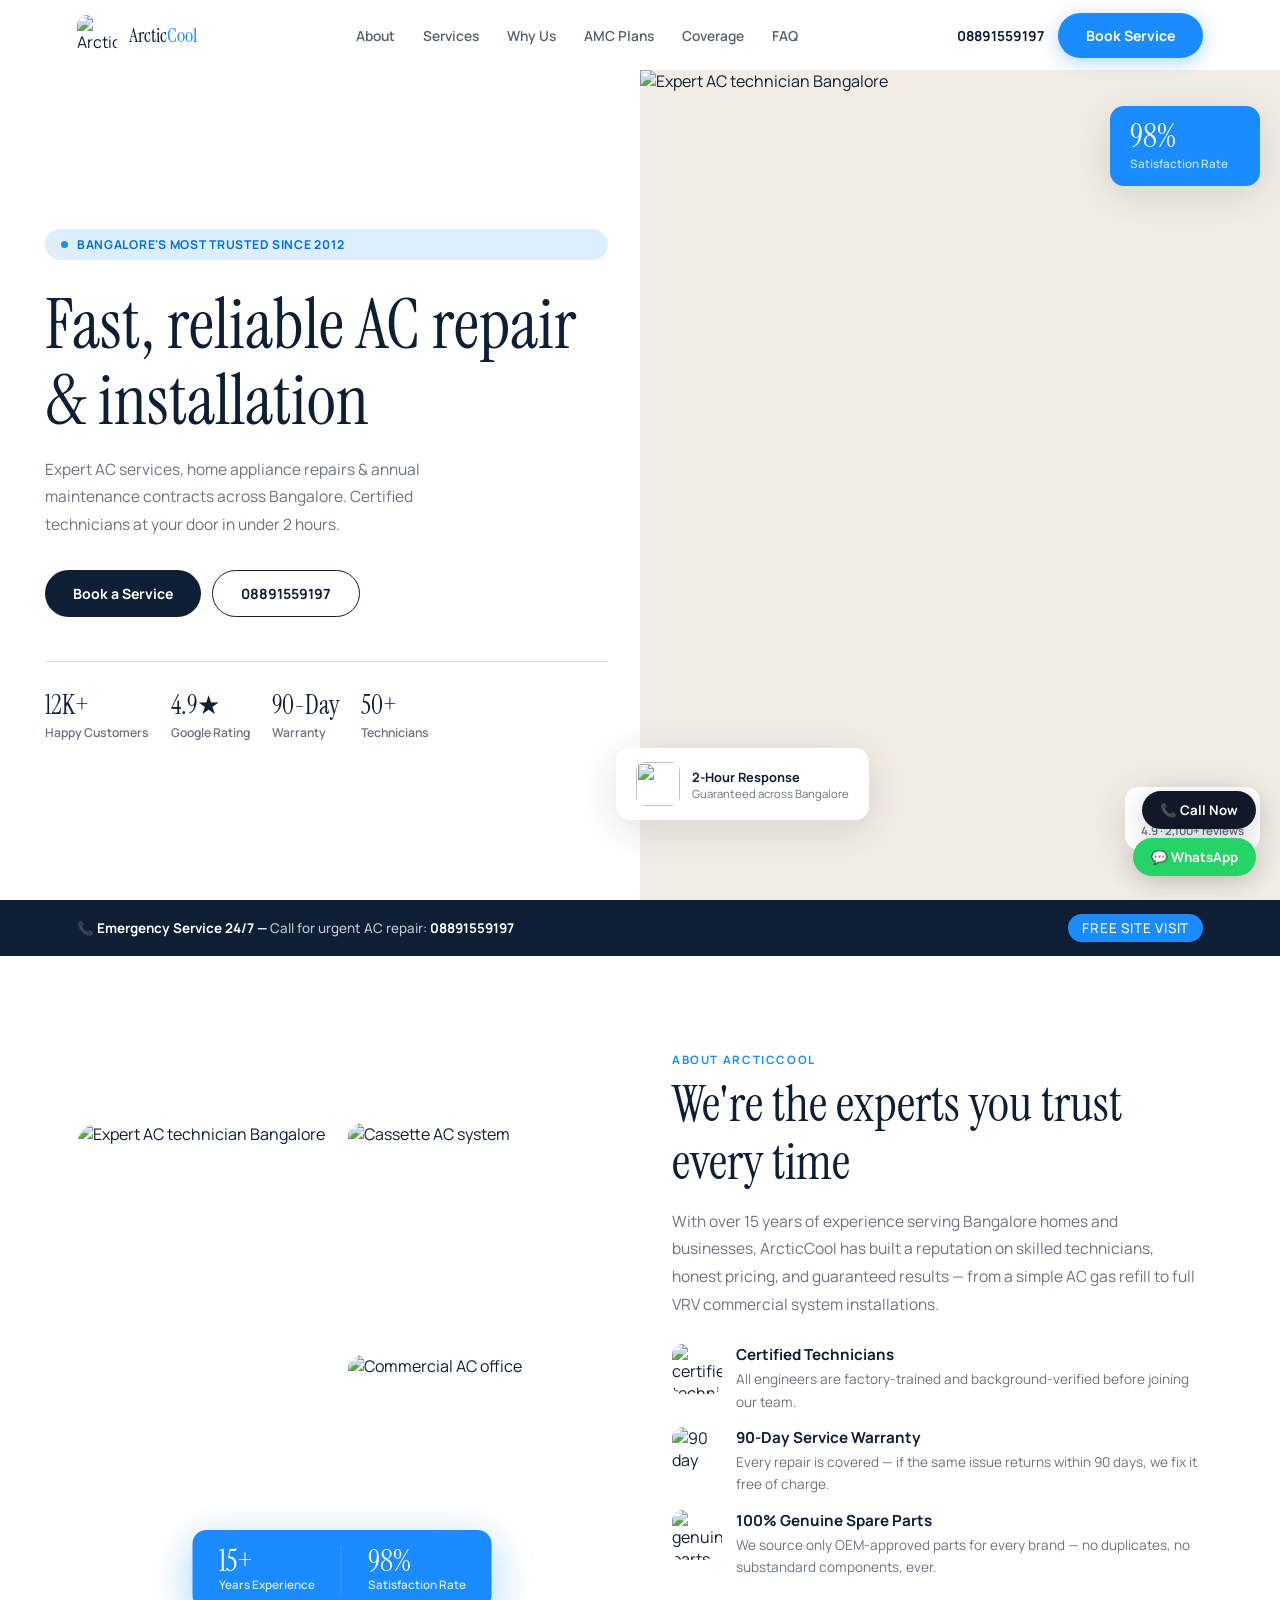
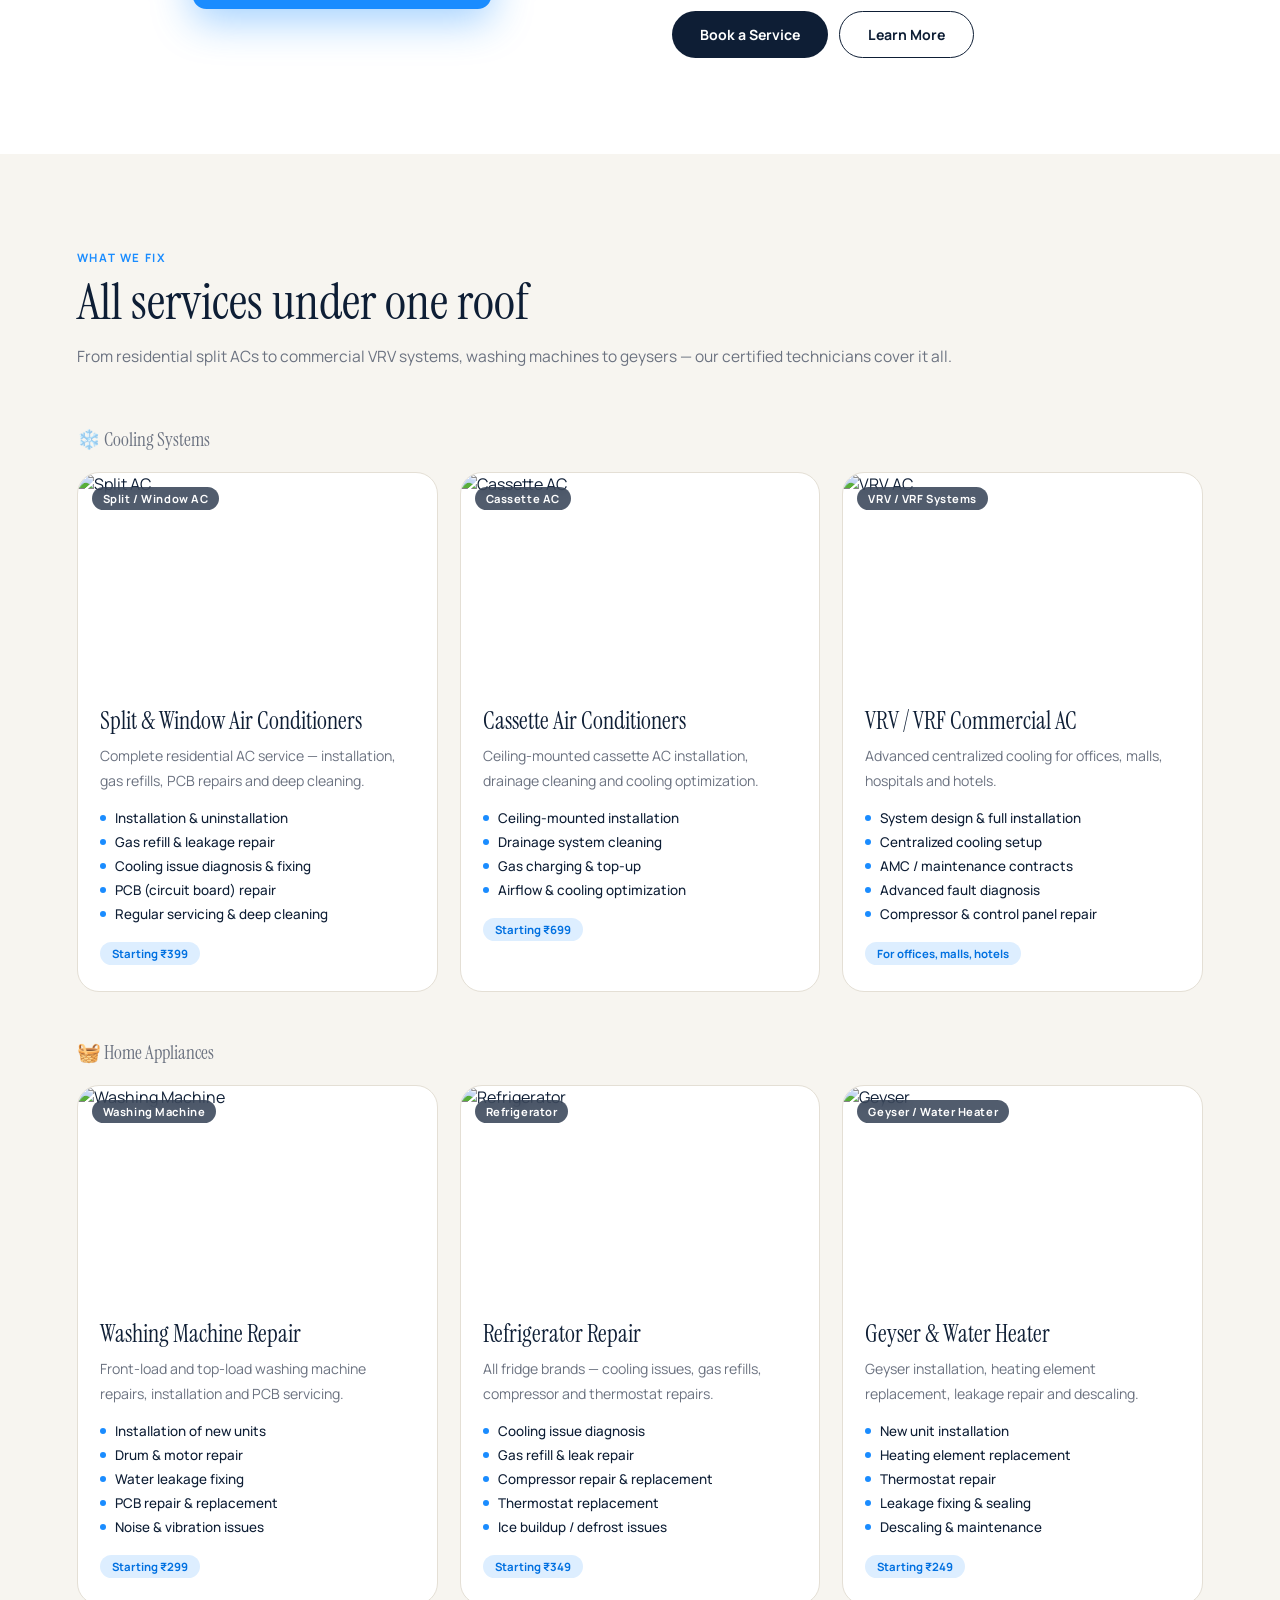
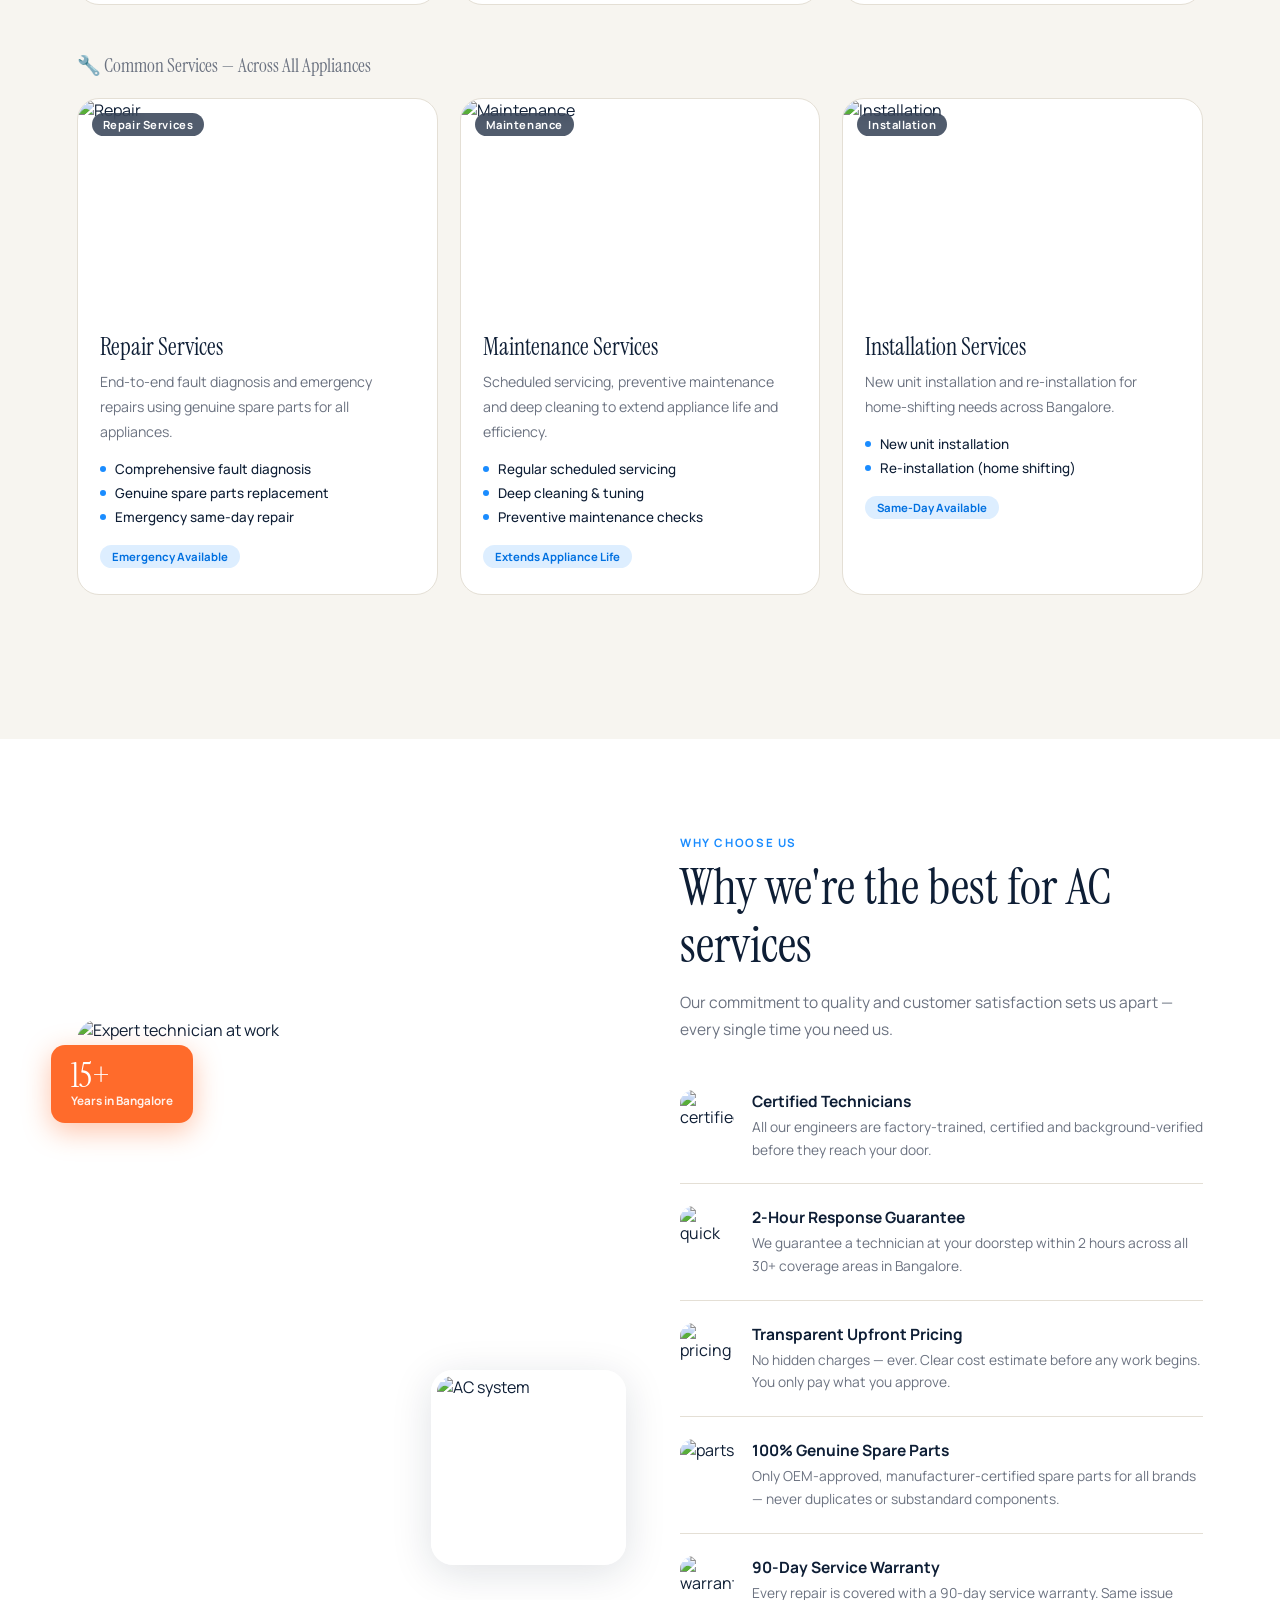
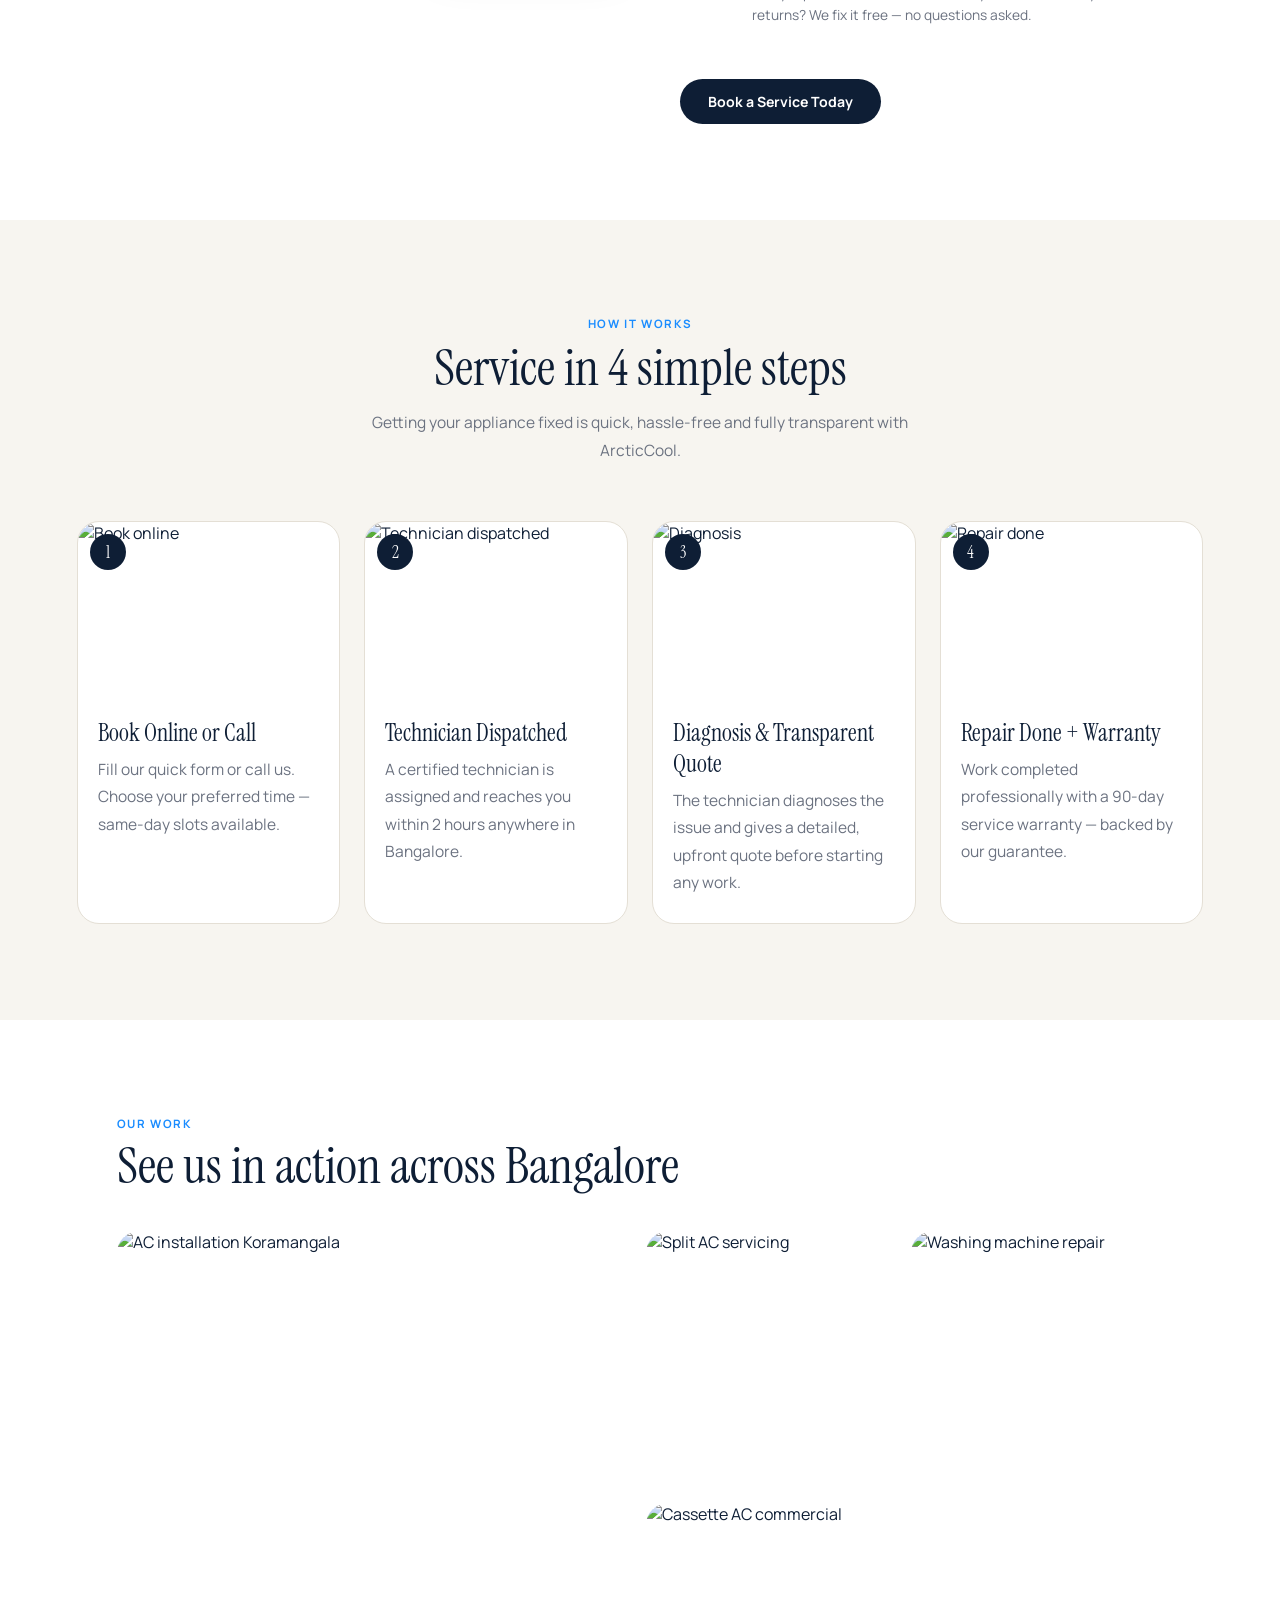
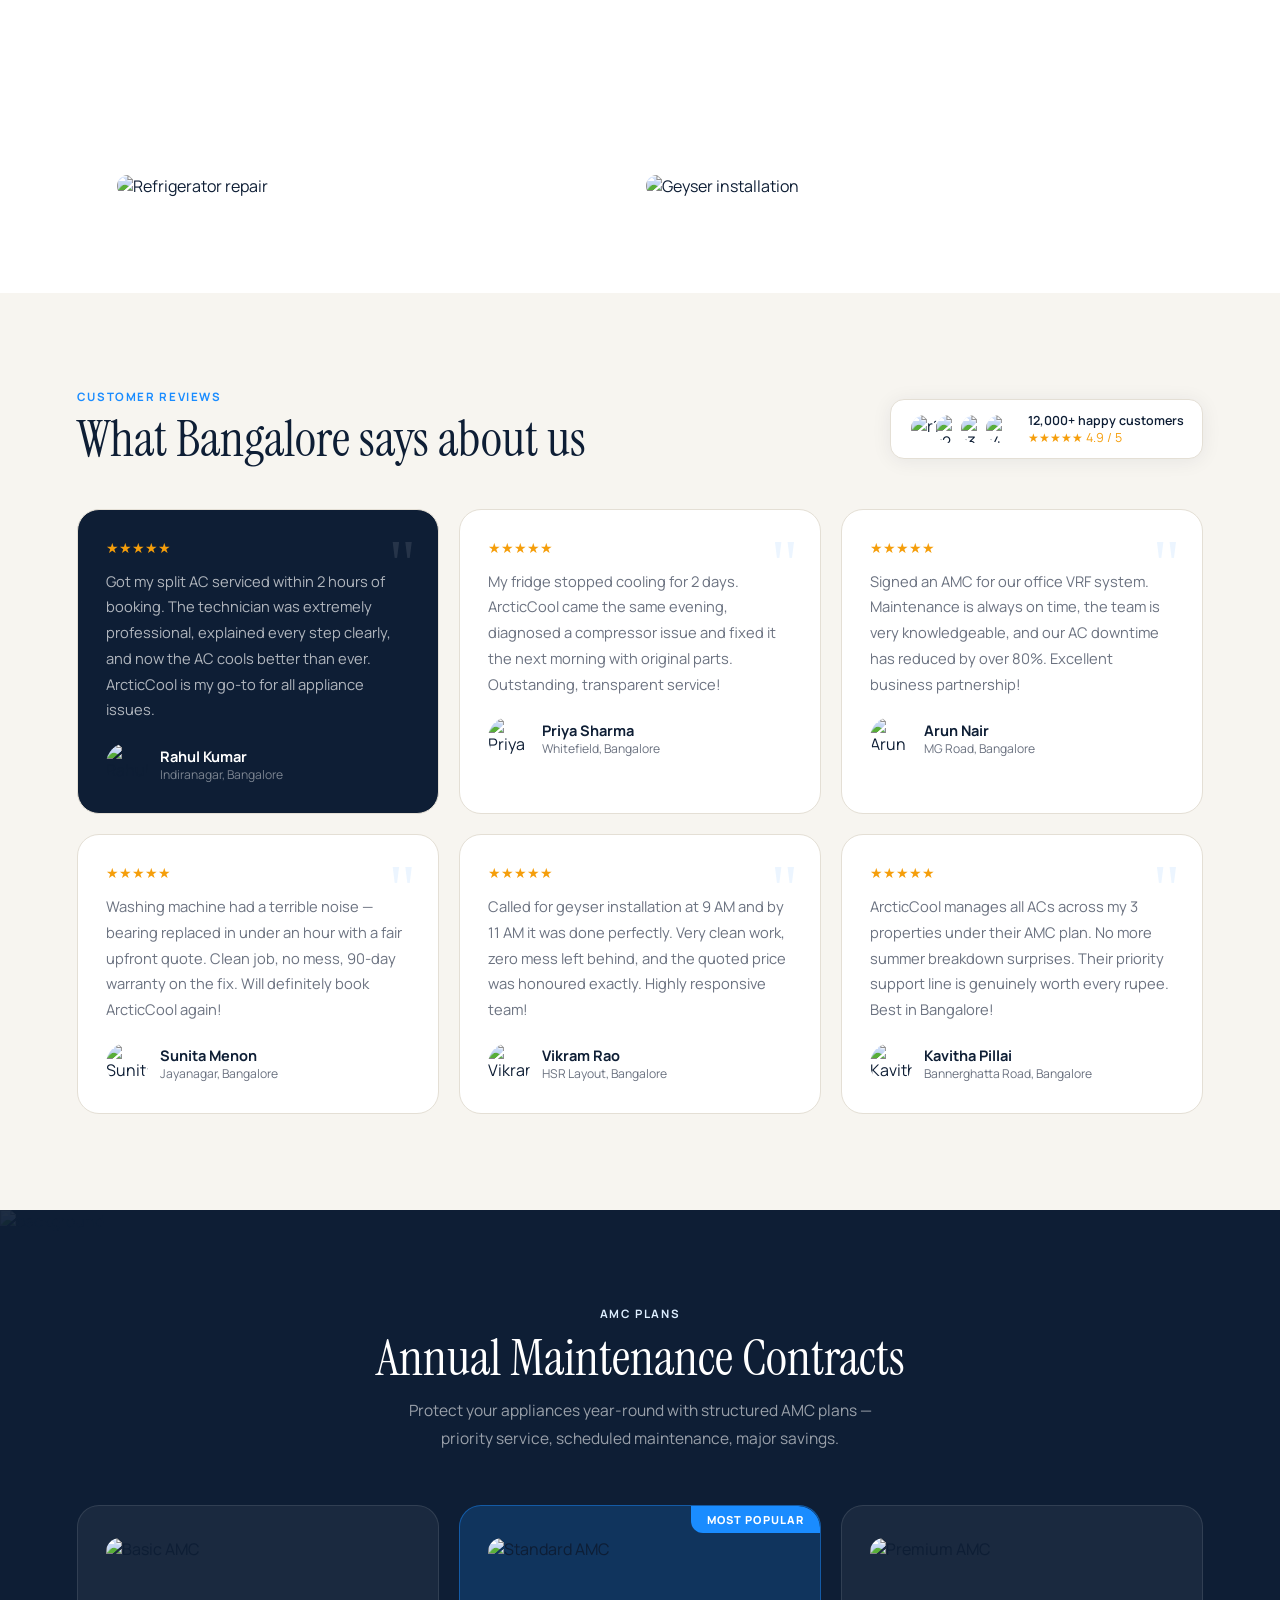
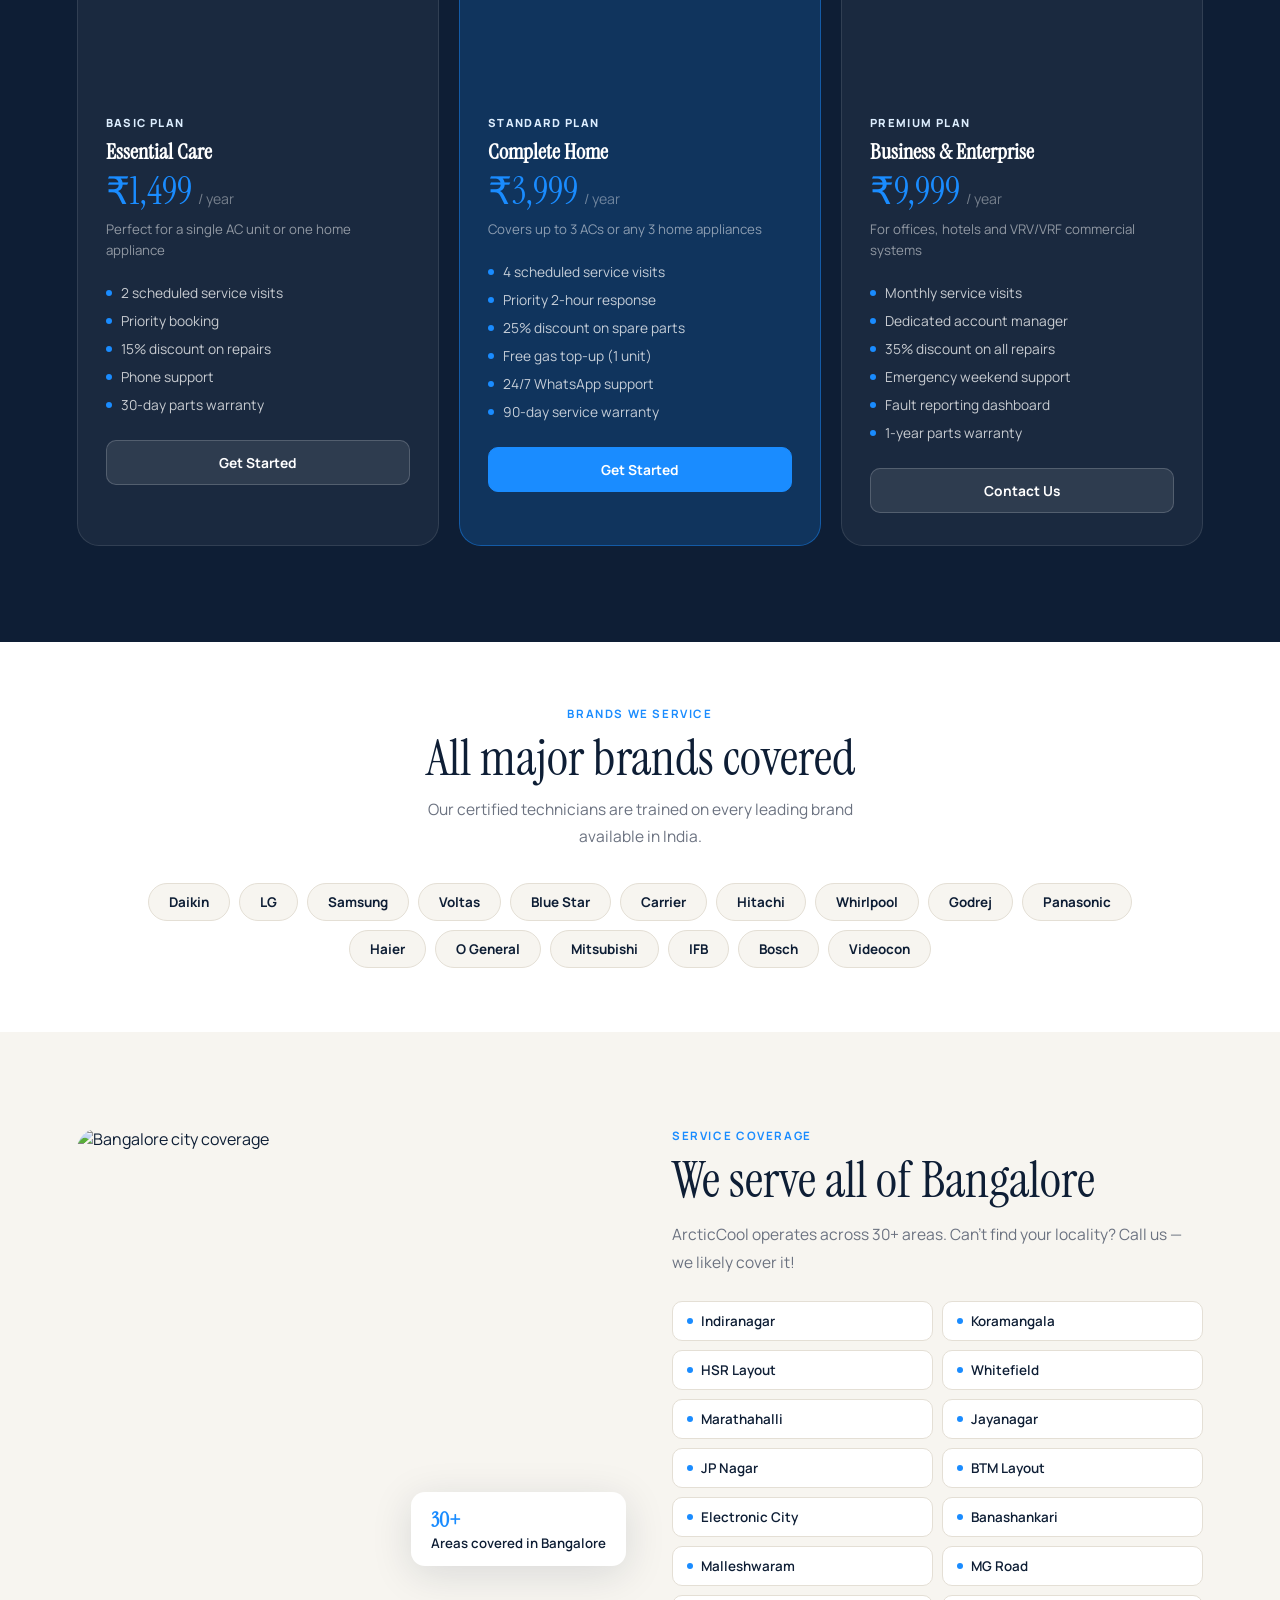
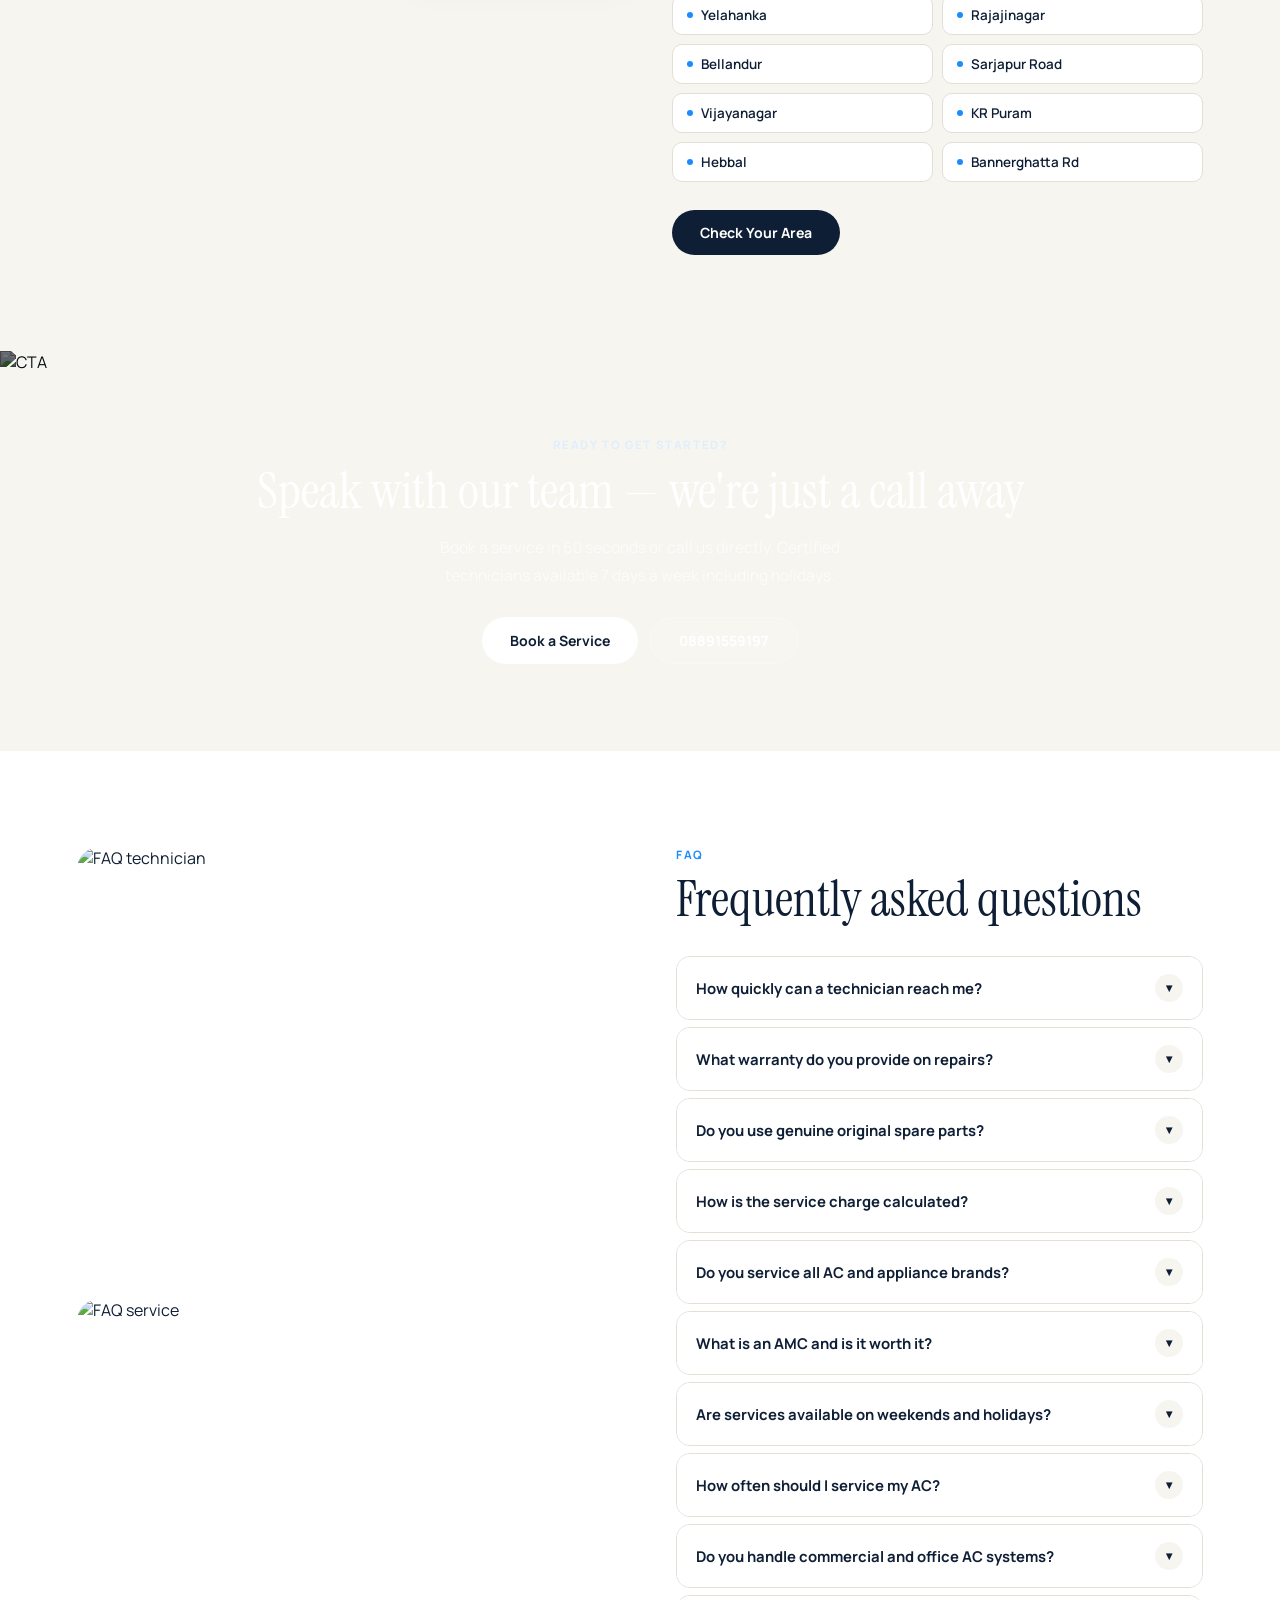
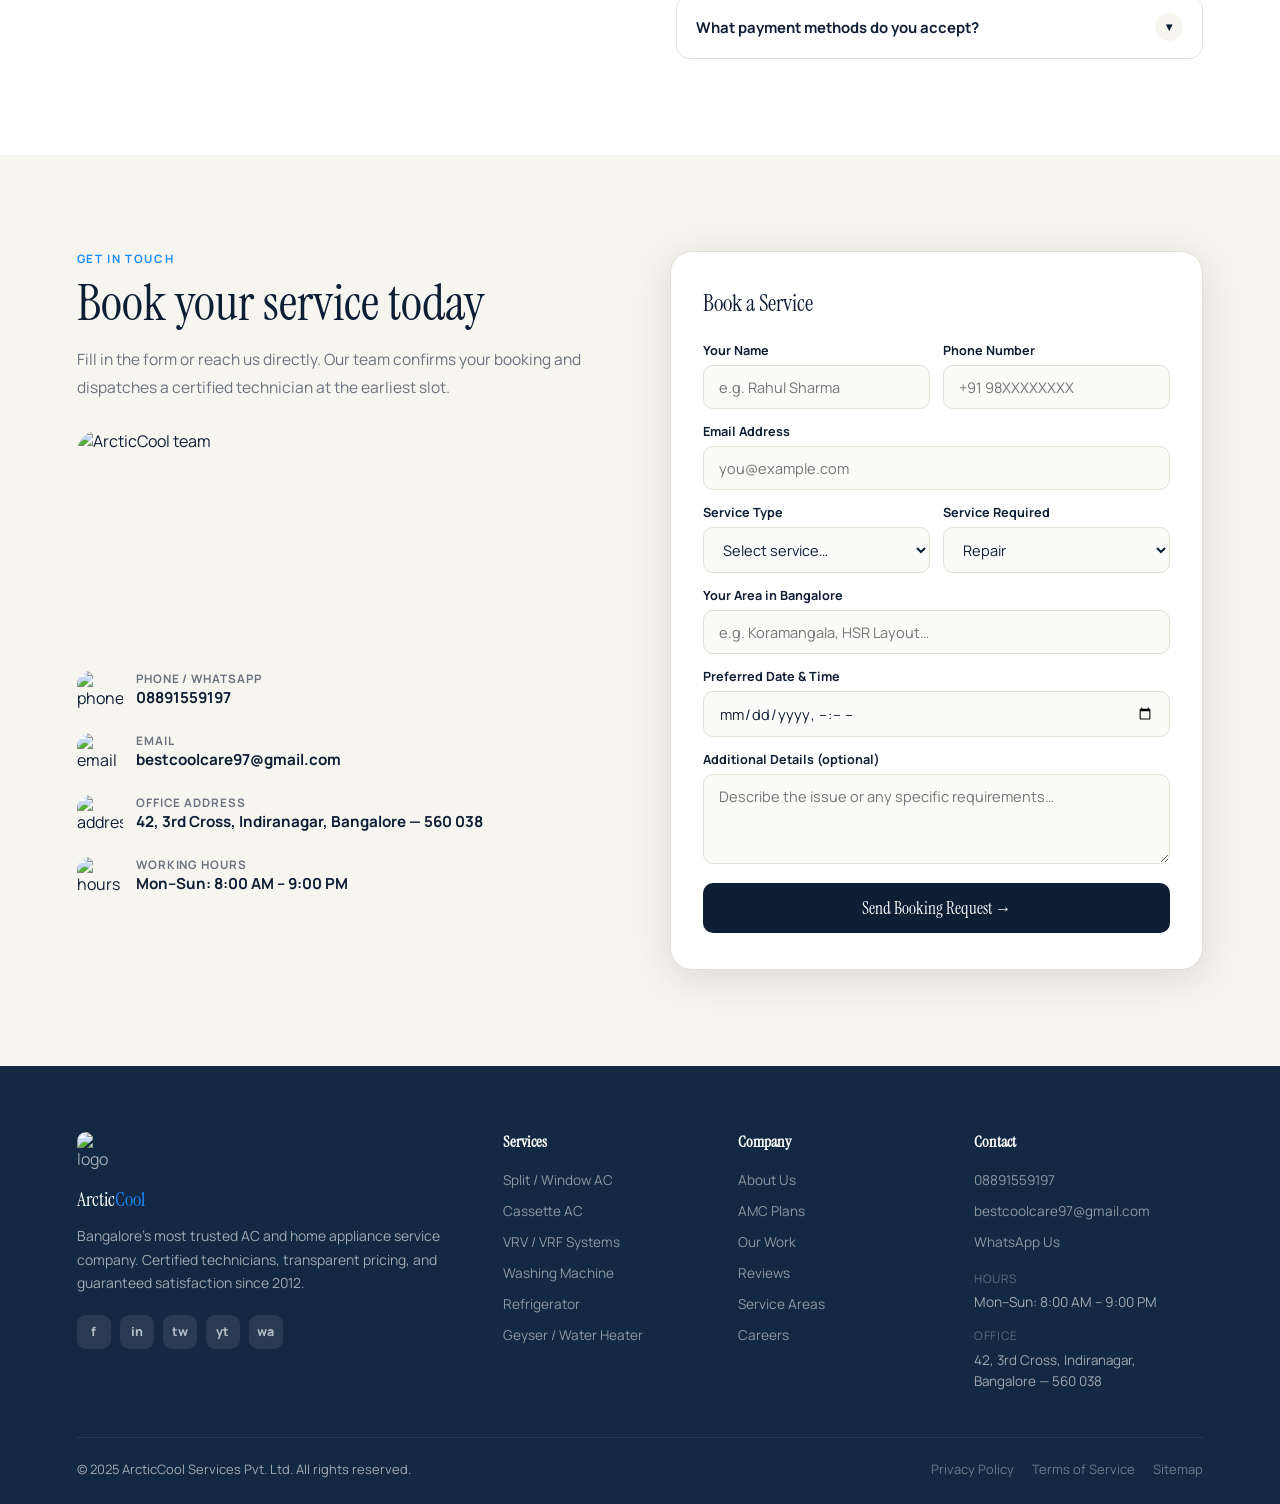
==== commit 62112379: "Update contact info, add Follow Us section, and 5-sec popup contact form" ====
--- a/test.html
+++ b/test.html
@@ -387,7 +387,7 @@
     <li><a href="#faq">FAQ</a></li>
   </ul>
   <div class="nav-right">
-    <span class="nav-phone">+91 80 1234 5678</span>
+    <span class="nav-phone">08891559197</span>
     <a href="#contact" class="btn btn-sky">Book Service</a>
   </div>
   <div class="hamburger" onclick="toggleMenu()"><span></span><span></span><span></span></div>
@@ -409,7 +409,7 @@
     <p class="body">Expert AC services, home appliance repairs &amp; annual maintenance contracts across Bangalore. Certified technicians at your door in under 2 hours.</p>
     <div class="hero-ctas">
       <a href="#contact" class="btn btn-dark">Book a Service</a>
-      <a href="tel:+918012345678" class="btn btn-outline">+91 80 1234 5678</a>
+      <a href="tel:08891559197" class="btn btn-outline">08891559197</a>
     </div>
     <div class="hero-strip">
       <div class="hs-item"><span class="hs-num">12K+</span><span class="hs-lbl">Happy Customers</span></div>
@@ -437,7 +437,7 @@
 
 <!-- ANNOUNCE -->
 <div class="announce">
-  <span>📞 <strong>Emergency Service 24/7 —</strong> Call for urgent AC repair: <strong>+91 80 1234 5678</strong></span>
+  <span>📞 <strong>Emergency Service 24/7 —</strong> Call for urgent AC repair: <strong>08891559197</strong></span>
   <span class="ann-badge">Free Site Visit</span>
 </div>
 
@@ -938,7 +938,7 @@
     <p class="body">Book a service in 60 seconds or call us directly. Certified technicians available 7 days a week including holidays.</p>
     <div class="cta-btns">
       <a href="#contact" class="btn btn-white">Book a Service</a>
-      <a href="tel:+918012345678" class="btn btn-ghost">+91 80 1234 5678</a>
+      <a href="tel:08891559197" class="btn btn-ghost">08891559197</a>
     </div>
   </div>
 </section>
@@ -983,11 +983,11 @@
         <div class="c-details">
           <div class="cd">
             <img class="cd-thumb" src="https://images.unsplash.com/photo-1516321318423-f06f85e504b3?w=96&q=80&fit=crop" alt="phone">
-            <div><div class="cd-lbl">Phone / WhatsApp</div><div class="cd-val">+91 80 1234 5678</div></div>
+            <div><div class="cd-lbl">Phone / WhatsApp</div><div class="cd-val">08891559197</div></div>
           </div>
           <div class="cd">
             <img class="cd-thumb" src="https://images.unsplash.com/photo-1558618666-fcd25c85cd64?w=96&q=80&fit=crop" alt="email">
-            <div><div class="cd-lbl">Email</div><div class="cd-val">support@arcticcool.in</div></div>
+            <div><div class="cd-lbl">Email</div><div class="cd-val">bestcoolcare97@gmail.com</div></div>
           </div>
           <div class="cd">
             <img class="cd-thumb" src="https://images.unsplash.com/photo-1486325212027-8081e485255e?w=96&q=80&fit=crop" alt="address">
@@ -1082,8 +1082,8 @@
     <div class="fc">
       <h4>Contact</h4>
       <ul class="fl">
-        <li><a href="tel:+918012345678">+91 80 1234 5678</a></li>
-        <li><a href="mailto:support@arcticcool.in">support@arcticcool.in</a></li>
+        <li><a href="tel:08891559197">08891559197</a></li>
+        <li><a href="mailto:bestcoolcare97@gmail.com">bestcoolcare97@gmail.com</a></li>
         <li><a href="#">WhatsApp Us</a></li>
       </ul>
       <div style="margin-top:18px">
@@ -1108,7 +1108,7 @@
 
 <!-- FLOATING -->
 <div class="float-w">
-  <a href="tel:+918012345678" class="fl-btn fl-call">📞 Call Now</a>
+  <a href="tel:08891559197" class="fl-btn fl-call">📞 Call Now</a>
   <a href="https://wa.me/918012345678" class="fl-btn fl-wa">💬 WhatsApp</a>
 </div>
 
